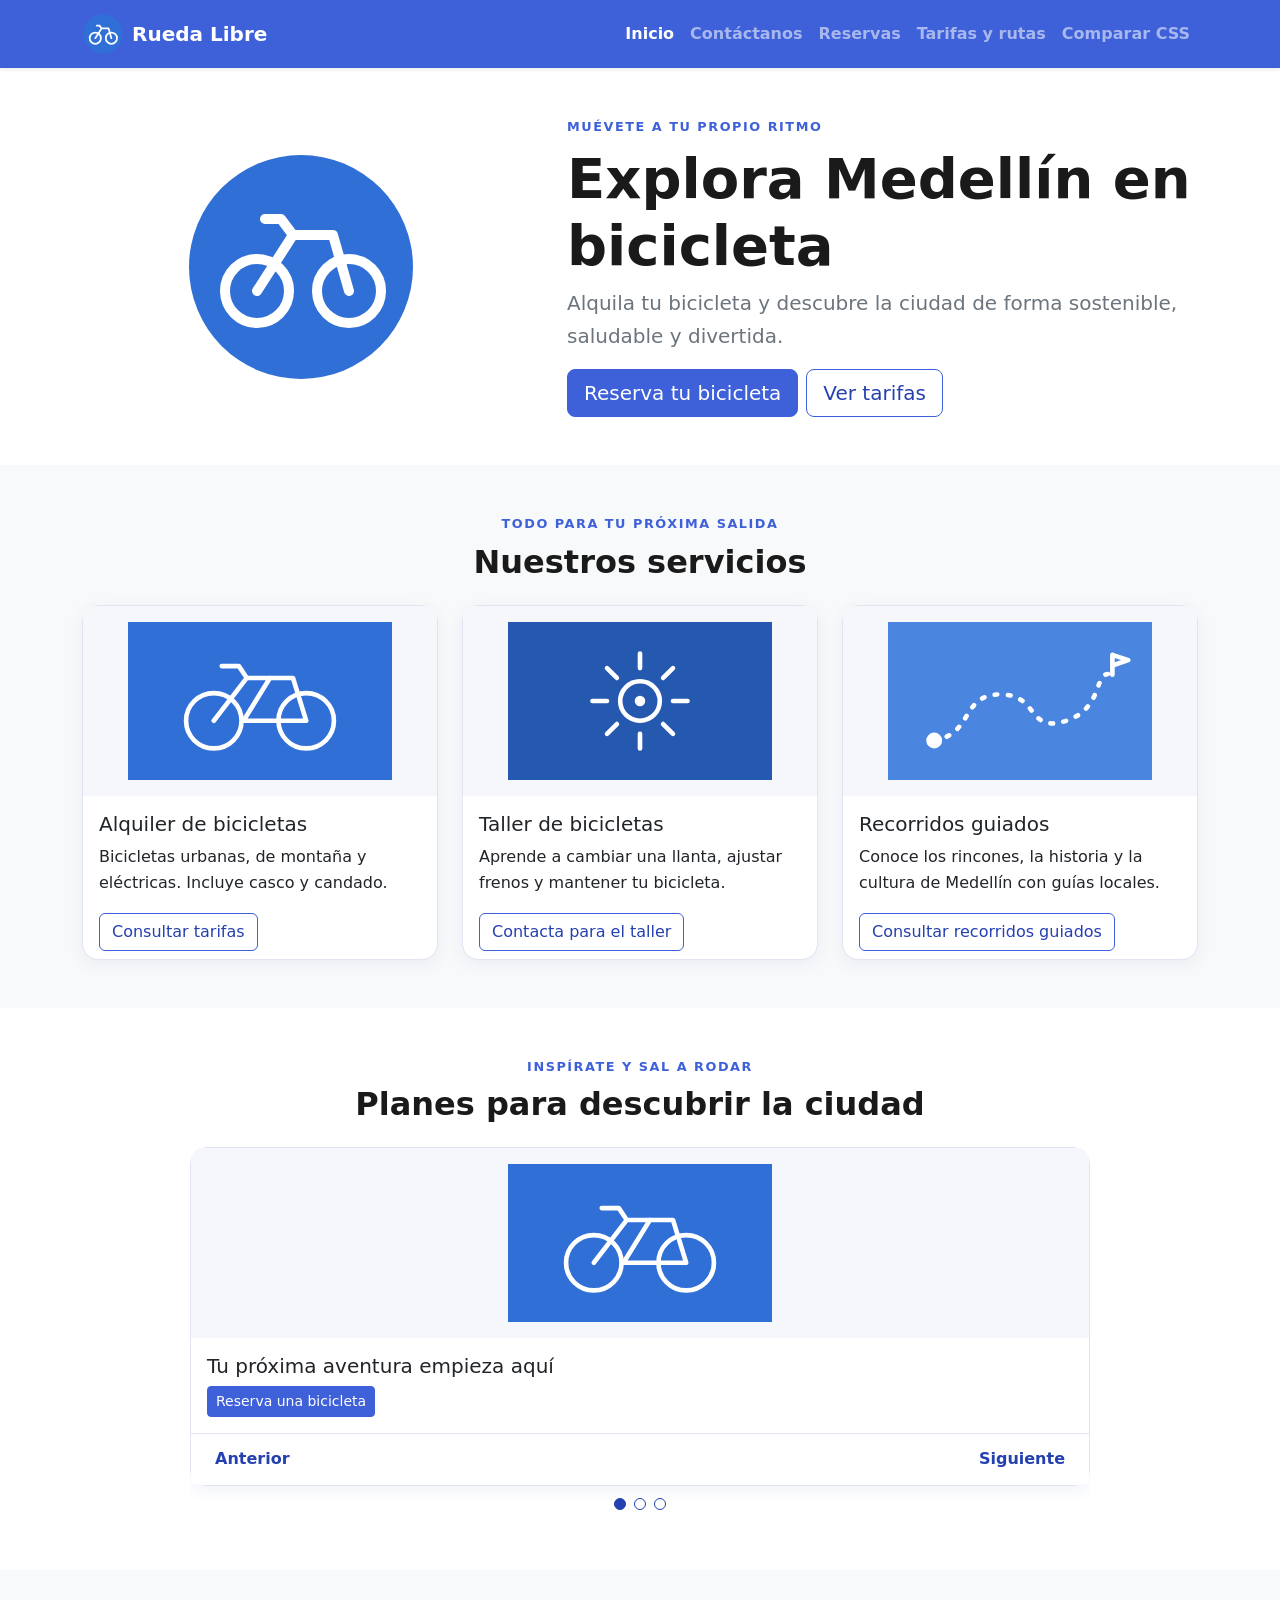
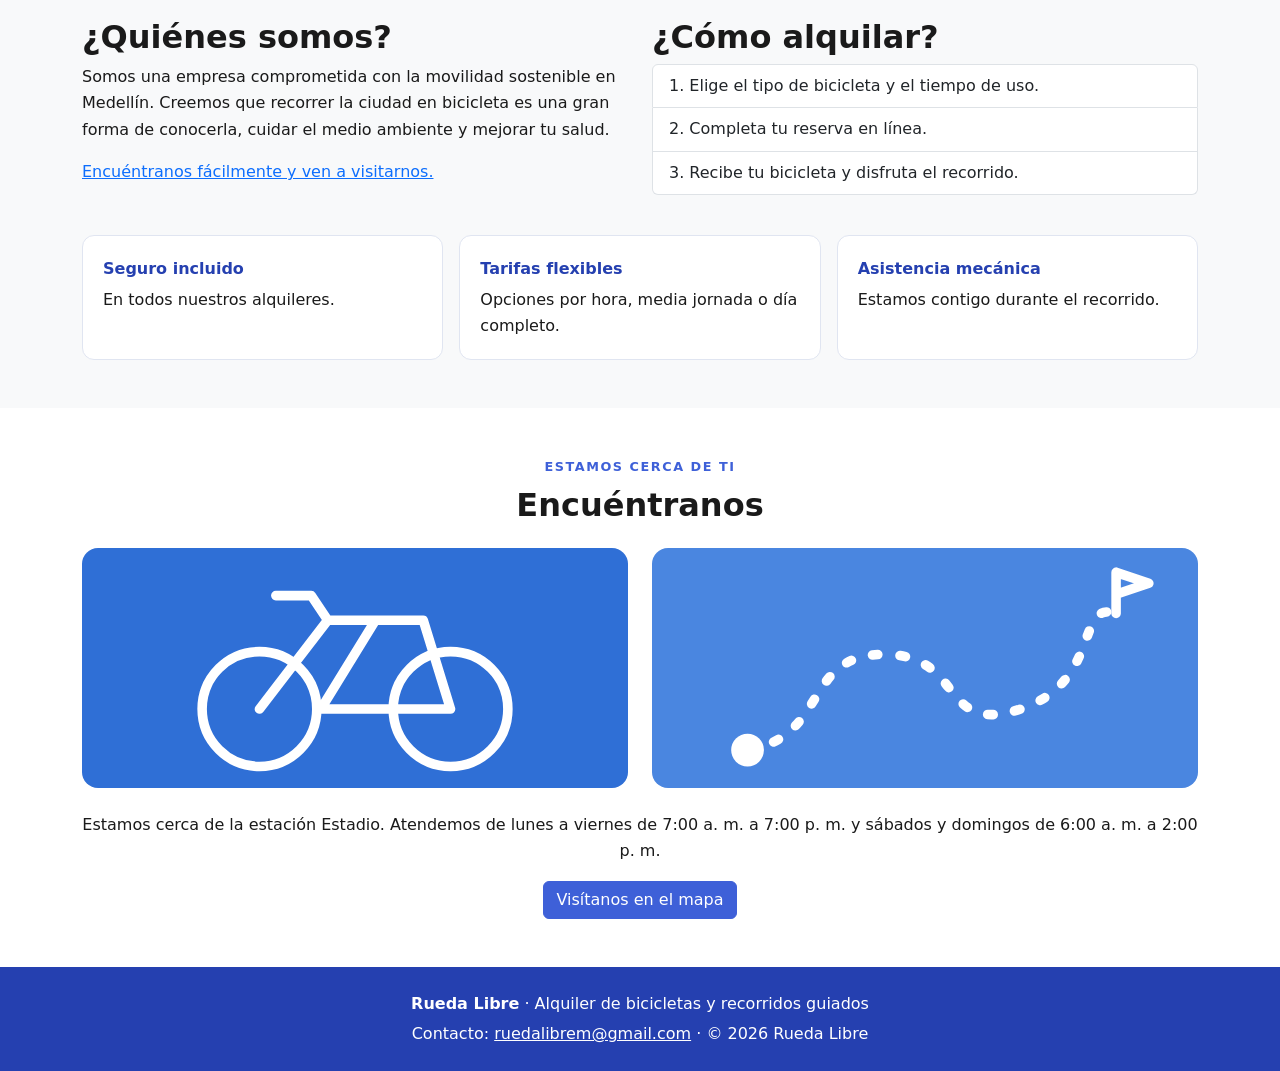
==== index.html @ 79147f36 "Publish audited Rueda Libre site Co-authored-by: Copilot <223556219+Copilot@users.noreply.github.com" ====
<!DOCTYPE html>
<html lang="es">
<head>
    <meta charset="UTF-8">
    <meta name="viewport" content="width=device-width, initial-scale=1">
    <meta name="description" content="Alquiler de bicicletas y recorridos guiados en Medellín.">
    <title>Rueda Libre | Bicicletas y recorridos</title>
    <link href="https://cdn.jsdelivr.net/npm/bootstrap@5.3.8/dist/css/bootstrap.min.css" rel="stylesheet">
    <link rel="stylesheet" href="bootstrap-theme.css">
</head>
<body>
    <a class="skip-link" href="#contenido-principal">Saltar al contenido principal</a>
    <nav class="navbar navbar-expand-lg navbar-dark bg-primary sticky-top shadow-sm" aria-label="Navegación principal">
        <div class="container">
            <a class="navbar-brand d-flex align-items-center gap-2" href="index.html">
                <img src="img/logo.svg" alt="" width="42" height="42">
                <span>Rueda Libre</span>
            </a>
            <div class="navbar-menu ms-auto">
                <input class="nav-menu-toggle" type="checkbox" id="menuPrincipal" aria-label="Mostrar u ocultar la navegación" aria-controls="menuPrincipalLinks">
                <label for="menuPrincipal">Menú</label>
                <ul class="navbar-nav align-items-lg-center" id="menuPrincipalLinks">
                    <li class="nav-item"><a class="nav-link active" aria-current="page" href="index.html">Inicio</a></li>
                    <li class="nav-item"><a class="nav-link" href="paginas/contactanos.html">Contáctanos</a></li>
                    <li class="nav-item"><a class="nav-link" href="paginas/reservas.html">Reservas</a></li>
                    <li class="nav-item"><a class="nav-link" href="paginas/tarifas.html">Tarifas y rutas</a></li>
                    <li class="nav-item"><a class="nav-link" href="comparacion-css.html">Comparar CSS</a></li>
                </ul>
            </div>
        </div>
    </nav>

    <main id="contenido-principal" tabindex="-1">
        <section class="container py-5">
            <div class="row align-items-center g-4 g-lg-5">
                <div class="col-12 col-md-5 text-center">
                    <img class="img-fluid hero-logo" src="img/logo.svg" alt="Logo de Rueda Libre">
                </div>
                <div class="col-12 col-md-7 text-center text-md-start">
                    <p class="eyebrow mb-2">Muévete a tu propio ritmo</p>
                    <h1 class="display-4 fw-bold">Explora Medellín en bicicleta</h1>
                    <p class="lead text-secondary">Alquila tu bicicleta y descubre la ciudad de forma sostenible, saludable y divertida.</p>
                    <div class="d-flex flex-column flex-sm-row gap-2 justify-content-center justify-content-md-start">
                        <a class="btn btn-primary btn-lg" href="paginas/reservas.html">Reserva tu bicicleta</a>
                        <a class="btn btn-outline-primary btn-lg" href="paginas/tarifas.html">Ver tarifas</a>
                    </div>
                </div>
            </div>
        </section>

        <section class="bg-light py-5" aria-labelledby="servicios-title">
            <div class="container">
                <div class="text-center mb-4">
                    <p class="eyebrow mb-2">Todo para tu próxima salida</p>
                    <h2 class="section-title" id="servicios-title">Nuestros servicios</h2>
                </div>
                <div class="row row-cols-1 row-cols-sm-2 row-cols-lg-3 g-4">
                    <div class="col">
                        <article class="card h-100 service-card">
                            <img src="img/alquiler.svg" class="card-img-top service-image" alt="Ilustración de bicicleta para alquilar">
                            <div class="card-body">
                                <h3 class="card-title h5">Alquiler de bicicletas</h3>
                                <p class="card-text">Bicicletas urbanas, de montaña y eléctricas. Incluye casco y candado.</p>
                            </div>
                            <div class="card-footer bg-transparent border-0 pt-0"><a href="paginas/tarifas.html" class="btn btn-outline-primary">Consultar tarifas</a></div>
                        </article>
                    </div>
                    <div class="col">
                        <article class="card h-100 service-card">
                            <img src="img/taller.svg" class="card-img-top service-image" alt="Ilustración de taller de bicicletas">
                            <div class="card-body">
                                <h3 class="card-title h5">Taller de bicicletas</h3>
                                <p class="card-text">Aprende a cambiar una llanta, ajustar frenos y mantener tu bicicleta.</p>
                            </div>
                            <div class="card-footer bg-transparent border-0 pt-0"><a href="paginas/contactanos.html" class="btn btn-outline-primary">Contacta para el taller</a></div>
                        </article>
                    </div>
                    <div class="col">
                        <article class="card h-100 service-card">
                            <img src="img/recorridos.svg" class="card-img-top service-image" alt="Ilustración de recorrido guiado">
                            <div class="card-body">
                                <h3 class="card-title h5">Recorridos guiados</h3>
                                <p class="card-text">Conoce los rincones, la historia y la cultura de Medellín con guías locales.</p>
                            </div>
                            <div class="card-footer bg-transparent border-0 pt-0"><a href="paginas/tarifas.html#recorridos" class="btn btn-outline-primary">Consultar recorridos guiados</a></div>
                        </article>
                    </div>
                </div>
            </div>
        </section>

        <section class="container py-5" aria-labelledby="promociones-title">
            <div class="text-center mb-4">
                <p class="eyebrow mb-2">Inspírate y sal a rodar</p>
                <h2 class="section-title" id="promociones-title">Planes para descubrir la ciudad</h2>
            </div>
            <div class="promo-carousel" role="radiogroup" aria-label="Promociones de Rueda Libre">
                <input class="promo-selector visually-hidden" type="radio" name="promocion" id="promo-alquiler" aria-label="Promoción de alquiler" checked>
                <input class="promo-selector visually-hidden" type="radio" name="promocion" id="promo-taller" aria-label="Promoción de taller">
                <input class="promo-selector visually-hidden" type="radio" name="promocion" id="promo-recorrido" aria-label="Promoción de recorrido">
                <div class="promo-track">
                    <article class="card promo-slide service-card">
                        <img src="img/alquiler.svg" class="card-img-top promo-image" alt="Bicicleta lista para una aventura urbana">
                        <div class="card-body">
                            <h3 class="card-title h5">Tu próxima aventura empieza aquí</h3>
                            <a href="paginas/reservas.html" class="btn btn-primary btn-sm">Reserva una bicicleta</a>
                        </div>
                        <div class="card-footer promo-navigation">
                            <label for="promo-recorrido">Anterior</label>
                            <label for="promo-taller">Siguiente</label>
                        </div>
                    </article>
                    <article class="card promo-slide service-card">
                        <img src="img/taller.svg" class="card-img-top promo-image" alt="Taller práctico de mecánica para bicicletas">
                        <div class="card-body">
                            <h3 class="card-title h5">Aprende a cuidar tu bicicleta</h3>
                            <a href="paginas/contactanos.html" class="btn btn-primary btn-sm">Conoce el taller</a>
                        </div>
                        <div class="card-footer promo-navigation">
                            <label for="promo-alquiler">Anterior</label>
                            <label for="promo-recorrido">Siguiente</label>
                        </div>
                    </article>
                    <article class="card promo-slide service-card">
                        <img src="img/recorridos.svg" class="card-img-top promo-image" alt="Ruta para recorrer Medellín en bicicleta">
                        <div class="card-body">
                            <h3 class="card-title h5">Descubre Medellín con un guía local</h3>
                            <a href="paginas/tarifas.html#recorridos" class="btn btn-primary btn-sm">Consultar recorridos guiados</a>
                        </div>
                        <div class="card-footer promo-navigation">
                            <label for="promo-taller">Anterior</label>
                            <label for="promo-alquiler">Siguiente</label>
                        </div>
                    </article>
                </div>
                <div class="promo-indicators" aria-label="Elegir promoción">
                    <label for="promo-alquiler" aria-label="Promoción de alquiler"></label>
                    <label for="promo-taller" aria-label="Promoción de taller"></label>
                    <label for="promo-recorrido" aria-label="Promoción de recorrido"></label>
                </div>
            </div>
        </section>

        <section class="bg-light py-5">
            <div class="container">
                <div class="row g-4">
                    <div class="col-12 col-lg-6">
                        <h2 class="section-title">¿Quiénes somos?</h2>
                        <p>Somos una empresa comprometida con la movilidad sostenible en Medellín. Creemos que recorrer la ciudad en bicicleta es una gran forma de conocerla, cuidar el medio ambiente y mejorar tu salud.</p>
                        <a href="#encuentranos">Encuéntranos fácilmente y ven a visitarnos.</a>
                    </div>
                    <div class="col-12 col-lg-6">
                        <h2 class="section-title">¿Cómo alquilar?</h2>
                        <ol class="list-group list-group-numbered">
                            <li class="list-group-item">Elige el tipo de bicicleta y el tiempo de uso.</li>
                            <li class="list-group-item">Completa tu reserva en línea.</li>
                            <li class="list-group-item">Recibe tu bicicleta y disfruta el recorrido.</li>
                        </ol>
                    </div>
                </div>
                <div class="row g-3 mt-4">
                    <div class="col-12 col-md-4"><div class="benefit h-100"><strong>Seguro incluido</strong><span>En todos nuestros alquileres.</span></div></div>
                    <div class="col-12 col-md-4"><div class="benefit h-100"><strong>Tarifas flexibles</strong><span>Opciones por hora, media jornada o día completo.</span></div></div>
                    <div class="col-12 col-md-4"><div class="benefit h-100"><strong>Asistencia mecánica</strong><span>Estamos contigo durante el recorrido.</span></div></div>
                </div>
            </div>
        </section>

        <section class="container py-5" id="encuentranos">
            <div class="text-center mb-4">
                <p class="eyebrow mb-2">Estamos cerca de ti</p>
                <h2 class="section-title">Encuéntranos</h2>
            </div>
            <div class="row row-cols-1 row-cols-md-2 g-4 justify-content-center mb-4">
                <div class="col"><img class="img-fluid rounded-4 location-image" src="img/alquiler.svg" alt="Bicicletas listas para visitar nuestra sede"></div>
                <div class="col"><img class="img-fluid rounded-4 location-image" src="img/recorridos.svg" alt="Rutas para recorrer Medellín"></div>
            </div>
            <div class="text-center">
                <p>Estamos cerca de la estación Estadio. Atendemos de lunes a viernes de 7:00 a. m. a 7:00 p. m. y sábados y domingos de 6:00 a. m. a 2:00 p. m.</p>
                <a class="btn btn-primary" href="https://www.google.com/maps" target="_blank" rel="noopener noreferrer">Visítanos en el mapa</a>
            </div>
        </section>
    </main>

    <footer class="site-footer py-4">
        <div class="container text-center">
            <p class="mb-1"><strong>Rueda Libre</strong> · Alquiler de bicicletas y recorridos guiados</p>
            <p class="mb-0">Contacto: <a href="mailto:ruedalibrem@gmail.com">ruedalibrem@gmail.com</a> · © 2026 Rueda Libre</p>
        </div>
    </footer>
</body>
</html>
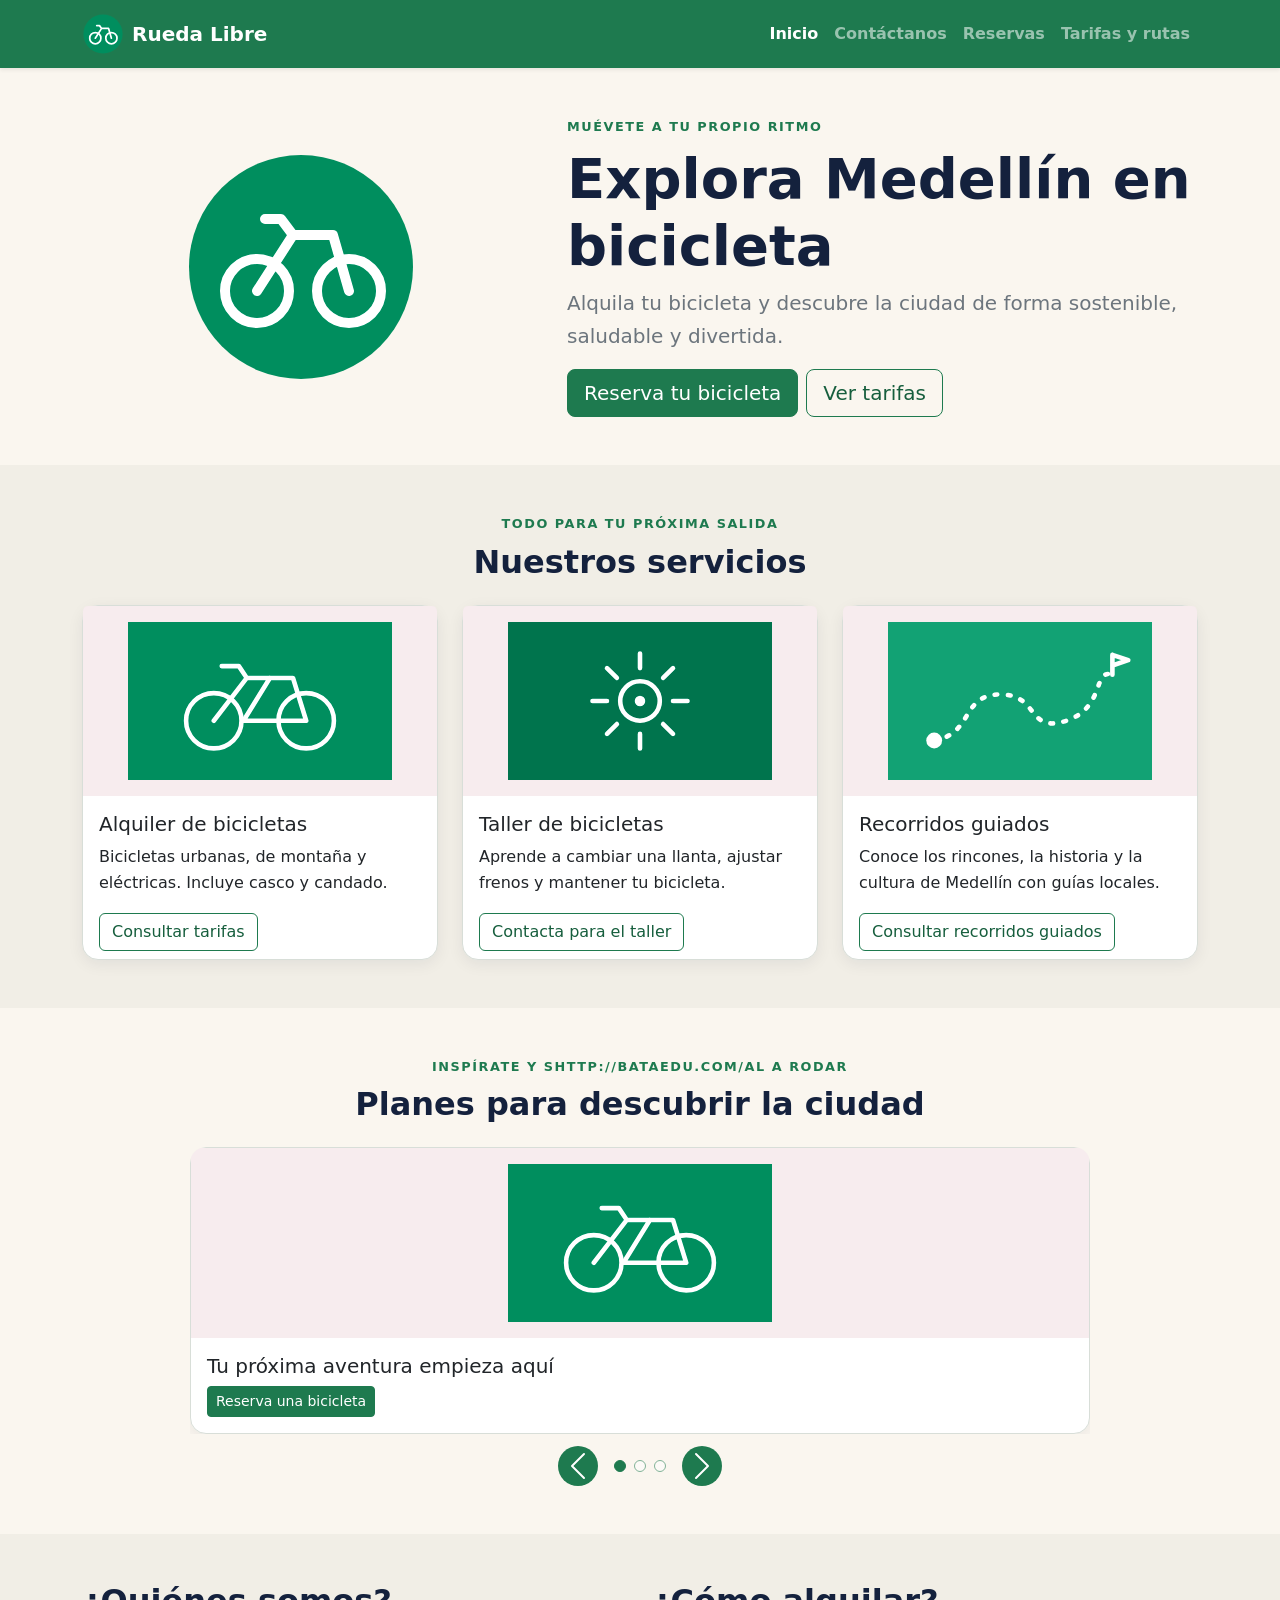
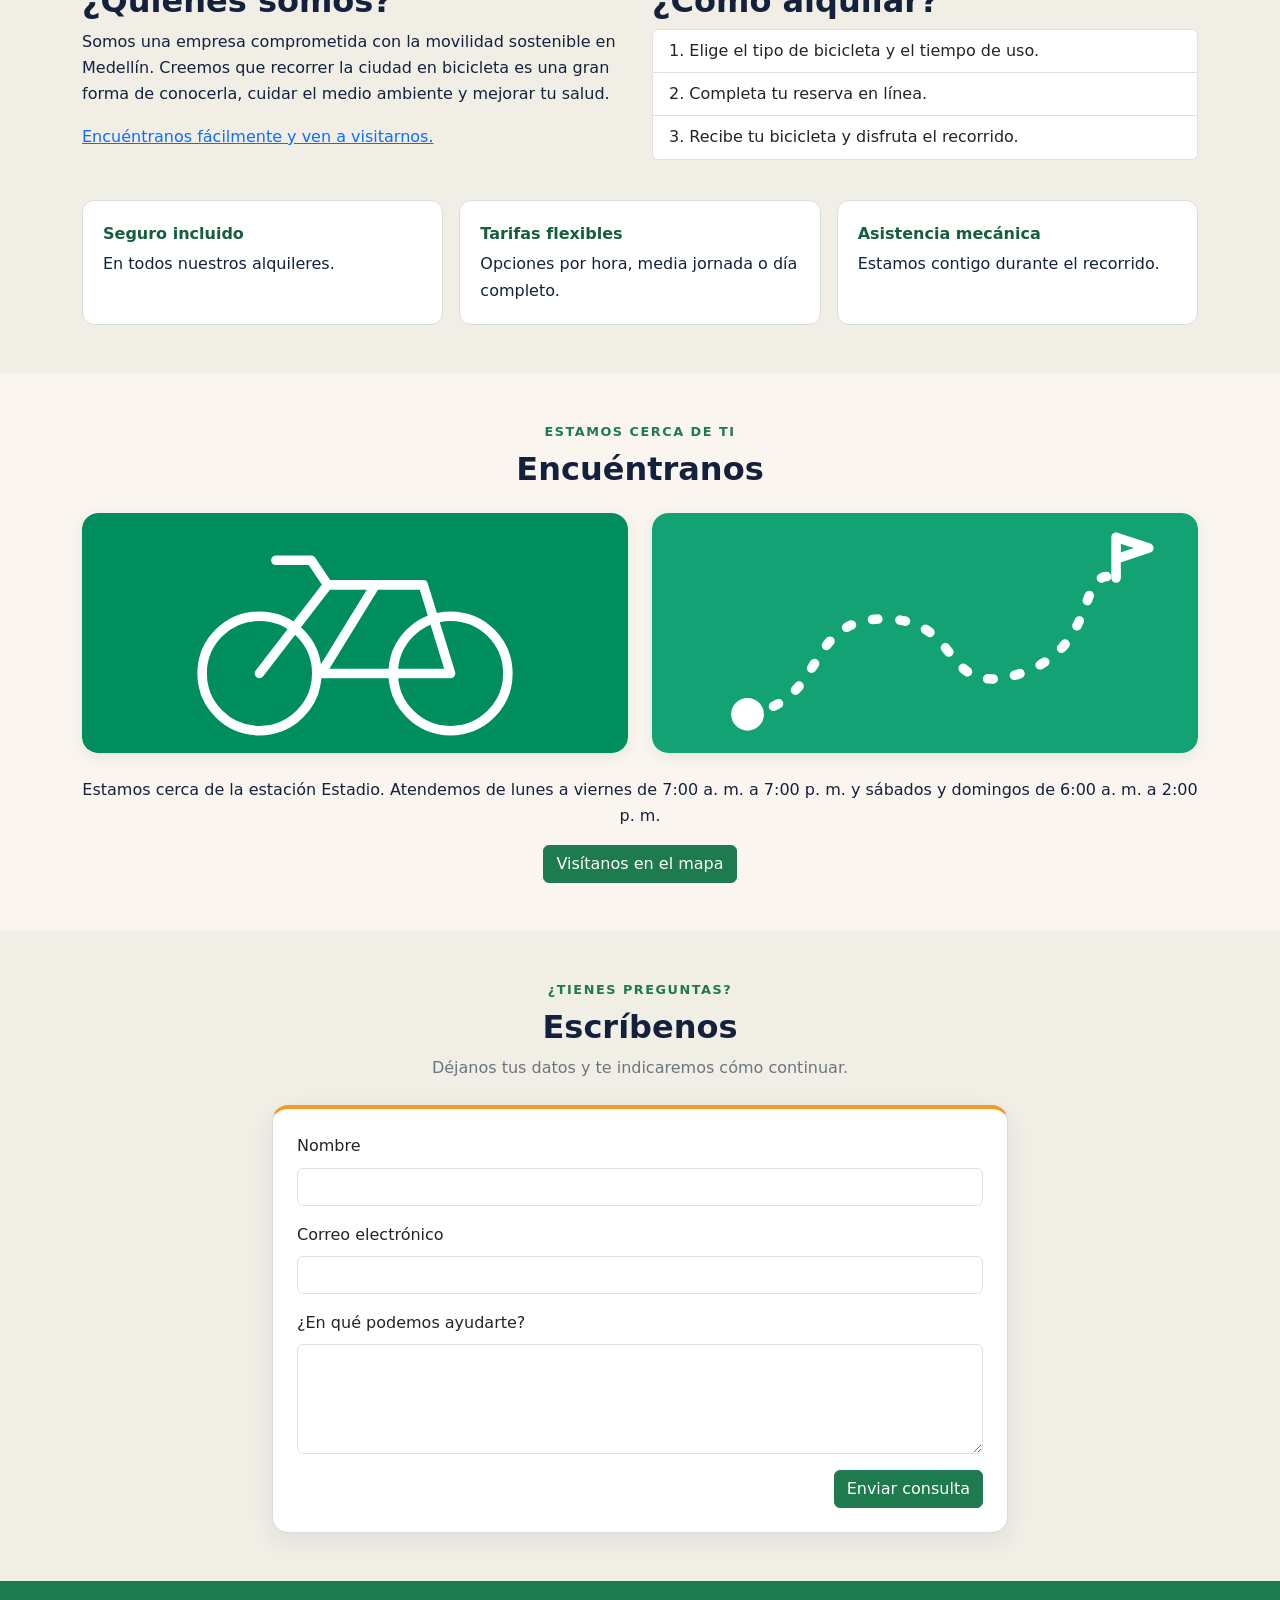
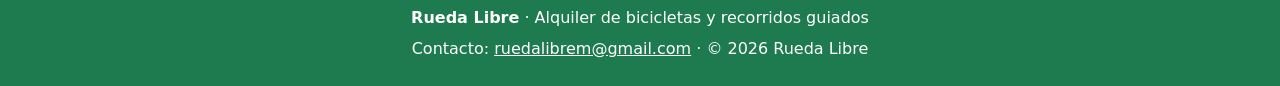
==== commit 8880b459: "Publish latest site updates Publish current HTML, CSS, JavaScript and project log updates.  Co-aut" ====
--- a/index.html
+++ b/index.html
@@ -1,192 +1,236 @@
-<!DOCTYPE html>
-<html lang="es">
-<head>
-    <meta charset="UTF-8">
-    <meta name="viewport" content="width=device-width, initial-scale=1">
-    <meta name="description" content="Alquiler de bicicletas y recorridos guiados en Medellín.">
-    <title>Rueda Libre | Bicicletas y recorridos</title>
-    <link href="https://cdn.jsdelivr.net/npm/bootstrap@5.3.8/dist/css/bootstrap.min.css" rel="stylesheet">
-    <link rel="stylesheet" href="bootstrap-theme.css">
-</head>
-<body>
-    <a class="skip-link" href="#contenido-principal">Saltar al contenido principal</a>
-    <nav class="navbar navbar-expand-lg navbar-dark bg-primary sticky-top shadow-sm" aria-label="Navegación principal">
-        <div class="container">
-            <a class="navbar-brand d-flex align-items-center gap-2" href="index.html">
-                <img src="img/logo.svg" alt="" width="42" height="42">
-                <span>Rueda Libre</span>
-            </a>
-            <div class="navbar-menu ms-auto">
-                <input class="nav-menu-toggle" type="checkbox" id="menuPrincipal" aria-label="Mostrar u ocultar la navegación" aria-controls="menuPrincipalLinks">
-                <label for="menuPrincipal">Menú</label>
-                <ul class="navbar-nav align-items-lg-center" id="menuPrincipalLinks">
-                    <li class="nav-item"><a class="nav-link active" aria-current="page" href="index.html">Inicio</a></li>
-                    <li class="nav-item"><a class="nav-link" href="paginas/contactanos.html">Contáctanos</a></li>
-                    <li class="nav-item"><a class="nav-link" href="paginas/reservas.html">Reservas</a></li>
-                    <li class="nav-item"><a class="nav-link" href="paginas/tarifas.html">Tarifas y rutas</a></li>
-                    <li class="nav-item"><a class="nav-link" href="comparacion-css.html">Comparar CSS</a></li>
-                </ul>
-            </div>
-        </div>
-    </nav>
-
-    <main id="contenido-principal" tabindex="-1">
-        <section class="container py-5">
-            <div class="row align-items-center g-4 g-lg-5">
-                <div class="col-12 col-md-5 text-center">
-                    <img class="img-fluid hero-logo" src="img/logo.svg" alt="Logo de Rueda Libre">
-                </div>
-                <div class="col-12 col-md-7 text-center text-md-start">
-                    <p class="eyebrow mb-2">Muévete a tu propio ritmo</p>
-                    <h1 class="display-4 fw-bold">Explora Medellín en bicicleta</h1>
-                    <p class="lead text-secondary">Alquila tu bicicleta y descubre la ciudad de forma sostenible, saludable y divertida.</p>
-                    <div class="d-flex flex-column flex-sm-row gap-2 justify-content-center justify-content-md-start">
-                        <a class="btn btn-primary btn-lg" href="paginas/reservas.html">Reserva tu bicicleta</a>
-                        <a class="btn btn-outline-primary btn-lg" href="paginas/tarifas.html">Ver tarifas</a>
-                    </div>
-                </div>
-            </div>
-        </section>
-
-        <section class="bg-light py-5" aria-labelledby="servicios-title">
-            <div class="container">
-                <div class="text-center mb-4">
-                    <p class="eyebrow mb-2">Todo para tu próxima salida</p>
-                    <h2 class="section-title" id="servicios-title">Nuestros servicios</h2>
-                </div>
-                <div class="row row-cols-1 row-cols-sm-2 row-cols-lg-3 g-4">
-                    <div class="col">
-                        <article class="card h-100 service-card">
-                            <img src="img/alquiler.svg" class="card-img-top service-image" alt="Ilustración de bicicleta para alquilar">
-                            <div class="card-body">
-                                <h3 class="card-title h5">Alquiler de bicicletas</h3>
-                                <p class="card-text">Bicicletas urbanas, de montaña y eléctricas. Incluye casco y candado.</p>
-                            </div>
-                            <div class="card-footer bg-transparent border-0 pt-0"><a href="paginas/tarifas.html" class="btn btn-outline-primary">Consultar tarifas</a></div>
-                        </article>
-                    </div>
-                    <div class="col">
-                        <article class="card h-100 service-card">
-                            <img src="img/taller.svg" class="card-img-top service-image" alt="Ilustración de taller de bicicletas">
-                            <div class="card-body">
-                                <h3 class="card-title h5">Taller de bicicletas</h3>
-                                <p class="card-text">Aprende a cambiar una llanta, ajustar frenos y mantener tu bicicleta.</p>
-                            </div>
-                            <div class="card-footer bg-transparent border-0 pt-0"><a href="paginas/contactanos.html" class="btn btn-outline-primary">Contacta para el taller</a></div>
-                        </article>
-                    </div>
-                    <div class="col">
-                        <article class="card h-100 service-card">
-                            <img src="img/recorridos.svg" class="card-img-top service-image" alt="Ilustración de recorrido guiado">
-                            <div class="card-body">
-                                <h3 class="card-title h5">Recorridos guiados</h3>
-                                <p class="card-text">Conoce los rincones, la historia y la cultura de Medellín con guías locales.</p>
-                            </div>
-                            <div class="card-footer bg-transparent border-0 pt-0"><a href="paginas/tarifas.html#recorridos" class="btn btn-outline-primary">Consultar recorridos guiados</a></div>
-                        </article>
-                    </div>
-                </div>
-            </div>
-        </section>
-
-        <section class="container py-5" aria-labelledby="promociones-title">
-            <div class="text-center mb-4">
-                <p class="eyebrow mb-2">Inspírate y sal a rodar</p>
-                <h2 class="section-title" id="promociones-title">Planes para descubrir la ciudad</h2>
-            </div>
-            <div class="promo-carousel" role="radiogroup" aria-label="Promociones de Rueda Libre">
-                <input class="promo-selector visually-hidden" type="radio" name="promocion" id="promo-alquiler" aria-label="Promoción de alquiler" checked>
-                <input class="promo-selector visually-hidden" type="radio" name="promocion" id="promo-taller" aria-label="Promoción de taller">
-                <input class="promo-selector visually-hidden" type="radio" name="promocion" id="promo-recorrido" aria-label="Promoción de recorrido">
-                <div class="promo-track">
-                    <article class="card promo-slide service-card">
-                        <img src="img/alquiler.svg" class="card-img-top promo-image" alt="Bicicleta lista para una aventura urbana">
-                        <div class="card-body">
-                            <h3 class="card-title h5">Tu próxima aventura empieza aquí</h3>
-                            <a href="paginas/reservas.html" class="btn btn-primary btn-sm">Reserva una bicicleta</a>
-                        </div>
-                        <div class="card-footer promo-navigation">
-                            <label for="promo-recorrido">Anterior</label>
-                            <label for="promo-taller">Siguiente</label>
-                        </div>
-                    </article>
-                    <article class="card promo-slide service-card">
-                        <img src="img/taller.svg" class="card-img-top promo-image" alt="Taller práctico de mecánica para bicicletas">
-                        <div class="card-body">
-                            <h3 class="card-title h5">Aprende a cuidar tu bicicleta</h3>
-                            <a href="paginas/contactanos.html" class="btn btn-primary btn-sm">Conoce el taller</a>
-                        </div>
-                        <div class="card-footer promo-navigation">
-                            <label for="promo-alquiler">Anterior</label>
-                            <label for="promo-recorrido">Siguiente</label>
-                        </div>
-                    </article>
-                    <article class="card promo-slide service-card">
-                        <img src="img/recorridos.svg" class="card-img-top promo-image" alt="Ruta para recorrer Medellín en bicicleta">
-                        <div class="card-body">
-                            <h3 class="card-title h5">Descubre Medellín con un guía local</h3>
-                            <a href="paginas/tarifas.html#recorridos" class="btn btn-primary btn-sm">Consultar recorridos guiados</a>
-                        </div>
-                        <div class="card-footer promo-navigation">
-                            <label for="promo-taller">Anterior</label>
-                            <label for="promo-alquiler">Siguiente</label>
-                        </div>
-                    </article>
-                </div>
-                <div class="promo-indicators" aria-label="Elegir promoción">
-                    <label for="promo-alquiler" aria-label="Promoción de alquiler"></label>
-                    <label for="promo-taller" aria-label="Promoción de taller"></label>
-                    <label for="promo-recorrido" aria-label="Promoción de recorrido"></label>
-                </div>
-            </div>
-        </section>
-
-        <section class="bg-light py-5">
-            <div class="container">
-                <div class="row g-4">
-                    <div class="col-12 col-lg-6">
-                        <h2 class="section-title">¿Quiénes somos?</h2>
-                        <p>Somos una empresa comprometida con la movilidad sostenible en Medellín. Creemos que recorrer la ciudad en bicicleta es una gran forma de conocerla, cuidar el medio ambiente y mejorar tu salud.</p>
-                        <a href="#encuentranos">Encuéntranos fácilmente y ven a visitarnos.</a>
-                    </div>
-                    <div class="col-12 col-lg-6">
-                        <h2 class="section-title">¿Cómo alquilar?</h2>
-                        <ol class="list-group list-group-numbered">
-                            <li class="list-group-item">Elige el tipo de bicicleta y el tiempo de uso.</li>
-                            <li class="list-group-item">Completa tu reserva en línea.</li>
-                            <li class="list-group-item">Recibe tu bicicleta y disfruta el recorrido.</li>
-                        </ol>
-                    </div>
-                </div>
-                <div class="row g-3 mt-4">
-                    <div class="col-12 col-md-4"><div class="benefit h-100"><strong>Seguro incluido</strong><span>En todos nuestros alquileres.</span></div></div>
-                    <div class="col-12 col-md-4"><div class="benefit h-100"><strong>Tarifas flexibles</strong><span>Opciones por hora, media jornada o día completo.</span></div></div>
-                    <div class="col-12 col-md-4"><div class="benefit h-100"><strong>Asistencia mecánica</strong><span>Estamos contigo durante el recorrido.</span></div></div>
-                </div>
-            </div>
-        </section>
-
-        <section class="container py-5" id="encuentranos">
-            <div class="text-center mb-4">
-                <p class="eyebrow mb-2">Estamos cerca de ti</p>
-                <h2 class="section-title">Encuéntranos</h2>
-            </div>
-            <div class="row row-cols-1 row-cols-md-2 g-4 justify-content-center mb-4">
-                <div class="col"><img class="img-fluid rounded-4 location-image" src="img/alquiler.svg" alt="Bicicletas listas para visitar nuestra sede"></div>
-                <div class="col"><img class="img-fluid rounded-4 location-image" src="img/recorridos.svg" alt="Rutas para recorrer Medellín"></div>
-            </div>
-            <div class="text-center">
-                <p>Estamos cerca de la estación Estadio. Atendemos de lunes a viernes de 7:00 a. m. a 7:00 p. m. y sábados y domingos de 6:00 a. m. a 2:00 p. m.</p>
-                <a class="btn btn-primary" href="https://www.google.com/maps" target="_blank" rel="noopener noreferrer">Visítanos en el mapa</a>
-            </div>
-        </section>
-    </main>
-
-    <footer class="site-footer py-4">
-        <div class="container text-center">
-            <p class="mb-1"><strong>Rueda Libre</strong> · Alquiler de bicicletas y recorridos guiados</p>
-            <p class="mb-0">Contacto: <a href="mailto:ruedalibrem@gmail.com">ruedalibrem@gmail.com</a> · © 2026 Rueda Libre</p>
-        </div>
-    </footer>
-</body>
-</html>
+<!DOCTYPE html>
+<html lang="es">
+<head>
+    <meta charset="UTF-8">
+    <meta name="viewport" content="width=device-width, initial-scale=1">
+    <meta name="description" content="Alquiler de bicicletas y recorridos guiados en Medellín.">
+    <title>Rueda Libre | Bicicletas y recorridos</title>
+    <link href="https://cdn.jsdelivr.net/npm/bootstrap@5.3.8/dist/css/bootstrap.min.css" rel="stylesheet">
+    <link rel="stylesheet" href="bootstrap-theme.css">
+</head>
+<body>
+    <a class="skip-link" href="#contenido-principal">Saltar al contenido principal</a>
+    <nav class="navbar navbar-expand-lg navbar-dark bg-primary sticky-top shadow-sm" aria-label="Navegación principal">
+        <div class="container">
+            <a class="navbar-brand d-flex align-items-center gap-2" href="index.html">
+                <img src="img/logo.svg" alt="" width="42" height="42">
+                <span>Rueda Libre</span>
+            </a>
+            <div class="navbar-menu ms-auto">
+                <input class="nav-menu-toggle" type="checkbox" id="menuPrincipal" aria-label="Mostrar u ocultar la navegación" aria-controls="menuPrincipalLinks">
+                <label for="menuPrincipal">Menú</label>
+                <ul class="navbar-nav align-items-lg-center" id="menuPrincipalLinks">
+                    <li class="nav-item"><a class="nav-link active" aria-current="page" href="index.html">Inicio</a></li>
+                    <li class="nav-item"><a class="nav-link" href="paginas/contactanos.html">Contáctanos</a></li>
+                    <li class="nav-item"><a class="nav-link" href="paginas/reservas.html">Reservas</a></li>
+                    <li class="nav-item"><a class="nav-link" href="paginas/tarifas.html">Tarifas y rutas</a></li>
+                </ul>
+            </div>
+        </div>
+    </nav>
+
+    <main id="contenido-principal" tabindex="-1">
+        <section class="container py-5">
+            <div class="row align-items-center g-4 g-lg-5">
+                <div class="col-12 col-md-5 text-center">
+                    <img class="img-fluid hero-logo" src="img/logo.svg" alt="Logo de Rueda Libre">
+                </div>
+                <div class="col-12 col-md-7 text-center text-md-start">
+                    <p class="eyebrow mb-2">Muévete a tu propio ritmo</p>
+                    <h1 class="display-4 fw-bold">Explora Medellín en bicicleta</h1>
+                    <p class="lead text-secondary">Alquila tu bicicleta y descubre la ciudad de forma sostenible, saludable y divertida.</p>
+                    <div class="d-flex flex-column flex-sm-row gap-2 justify-content-center justify-content-md-start">
+                        <a class="btn btn-primary btn-lg" href="paginas/reservas.html">Reserva tu bicicleta</a>
+                        <a class="btn btn-outline-primary btn-lg" href="paginas/tarifas.html">Ver tarifas</a>
+                    </div>
+                </div>
+            </div>
+        </section>
+
+        <section class="bg-light py-5" aria-labelledby="servicios-title">
+            <div class="container">
+                <div class="text-center mb-4">
+                    <p class="eyebrow mb-2">Todo para tu próxima salida</p>
+                    <h2 class="section-title" id="servicios-title">Nuestros servicios</h2>
+                </div>
+                <div class="row row-cols-1 row-cols-sm-2 row-cols-lg-3 g-4">
+                    <div class="col">
+                        <article class="card h-100 service-card">
+                            <img src="img/alquiler.svg" class="card-img-top service-image" alt="Ilustración de bicicleta para alquilar">
+                            <div class="card-body">
+                                <h3 class="card-title h5">Alquiler de bicicletas</h3>
+                                <p class="card-text">Bicicletas urbanas, de montaña y eléctricas. Incluye casco y candado.</p>
+                            </div>
+                            <div class="card-footer bg-transparent border-0 pt-0"><a href="paginas/tarifas.html" class="btn btn-outline-primary">Consultar tarifas</a></div>
+                        </article>
+                    </div>
+                    <div class="col">
+                        <article class="card h-100 service-card">
+                            <img src="img/taller.svg" class="card-img-top service-image" alt="Ilustración de taller de bicicletas">
+                            <div class="card-body">
+                                <h3 class="card-title h5">Taller de bicicletas</h3>
+                                <p class="card-text">Aprende a cambiar una llanta, ajustar frenos y mantener tu bicicleta.</p>
+                            </div>
+                            <div class="card-footer bg-transparent border-0 pt-0"><a href="paginas/contactanos.html" class="btn btn-outline-primary">Contacta para el taller</a></div>
+                        </article>
+                    </div>
+                    <div class="col">
+                        <article class="card h-100 service-card">
+                            <img src="img/recorridos.svg" class="card-img-top service-image" alt="Ilustración de recorrido guiado">
+                            <div class="card-body">
+                                <h3 class="card-title h5">Recorridos guiados</h3>
+                                <p class="card-text">Conoce los rincones, la historia y la cultura de Medellín con guías locales.</p>
+                            </div>
+                            <div class="card-footer bg-transparent border-0 pt-0"><a href="paginas/tarifas.html#recorridos" class="btn btn-outline-primary">Consultar recorridos guiados</a></div>
+                        </article>
+                    </div>
+                </div>
+            </div>
+        </section>
+
+        <section class="container py-5" aria-labelledby="promociones-title">
+            <div class="text-center mb-4">
+                <p class="eyebrow mb-2">Inspírate y shttp://bataedu.com/al a rodar</p>
+                <h2 class="section-title" id="promociones-title">Planes para descubrir la ciudad</h2>
+            </div>
+            <div id="promo-carousel" class="carousel slide promo-carousel auto-carousel" data-carousel-interval="5000" role="region" aria-roledescription="carrusel" aria-label="Promociones de Rueda Libre">
+                <div class="carousel-inner" aria-live="off">
+                    <article class="carousel-item active card promo-slide service-card">
+                        <img src="img/alquiler.svg" class="card-img-top promo-image" alt="Bicicleta lista para una aventura urbana">
+                        <div class="card-body">
+                            <h3 class="card-title h5">Tu próxima aventura empieza aquí</h3>
+                            <a href="paginas/reservas.html" class="btn btn-primary btn-sm">Reserva una bicicleta</a>
+                        </div>
+                    </article>
+                    <article class="carousel-item card promo-slide service-card">
+                        <img src="img/taller.svg" class="card-img-top promo-image" alt="Taller práctico de mecánica para bicicletas">
+                        <div class="card-body">
+                            <h3 class="card-title h5">Aprende a cuidar tu bicicleta</h3>
+                            <a href="paginas/contactanos.html" class="btn btn-primary btn-sm">Conoce el taller</a>
+                        </div>
+                    </article>
+                    <article class="carousel-item card promo-slide service-card">
+                        <img src="img/recorridos.svg" class="card-img-top promo-image" alt="Ruta para recorrer Medellín en bicicleta">
+                        <div class="card-body">
+                            <h3 class="card-title h5">Descubre Medellín con un guía local</h3>
+                            <a href="paginas/tarifas.html#recorridos" class="btn btn-primary btn-sm">Consultar recorridos guiados</a>
+                        </div>
+                    </article>
+                </div>
+                <div class="promo-controls">
+                    <button class="carousel-control-prev" type="button" data-bs-target="#promo-carousel" data-bs-slide="prev" aria-label="Promoción anterior"><span class="carousel-control-prev-icon" aria-hidden="true"></span></button>
+                    <div class="promo-indicators" aria-label="Elegir promoción">
+                        <button class="active" type="button" data-bs-target="#promo-carousel" data-bs-slide-to="0" aria-current="true" aria-label="Promoción de alquiler"></button>
+                        <button type="button" data-bs-target="#promo-carousel" data-bs-slide-to="1" aria-label="Promoción de taller"></button>
+                        <button type="button" data-bs-target="#promo-carousel" data-bs-slide-to="2" aria-label="Promoción de recorrido"></button>
+                    </div>
+                    <button class="carousel-control-next" type="button" data-bs-target="#promo-carousel" data-bs-slide="next" aria-label="Siguiente promoción"><span class="carousel-control-next-icon" aria-hidden="true"></span></button>
+                </div>
+            </div>
+        </section>
+
+        <section class="bg-light py-5">
+            <div class="container">
+                <div class="row g-4">
+                    <div class="col-12 col-lg-6">
+                        <h2 class="section-title">¿Quiénes somos?</h2>
+                        <p>Somos una empresa comprometida con la movilidad sostenible en Medellín. Creemos que recorrer la ciudad en bicicleta es una gran forma de conocerla, cuidar el medio ambiente y mejorar tu salud.</p>
+                        <a href="#encuentranos">Encuéntranos fácilmente y ven a visitarnos.</a>
+                    </div>
+                    <div class="col-12 col-lg-6">
+                        <h2 class="section-title">¿Cómo alquilar?</h2>
+                        <ol class="list-group list-group-numbered">
+                            <li class="list-group-item">Elige el tipo de bicicleta y el tiempo de uso.</li>
+                            <li class="list-group-item">Completa tu reserva en línea.</li>
+                            <li class="list-group-item">Recibe tu bicicleta y disfruta el recorrido.</li>
+                        </ol>
+                    </div>
+                </div>
+                <div class="row g-3 mt-4">
+                    <div class="col-12 col-md-4"><div class="benefit h-100"><strong>Seguro incluido</strong><span>En todos nuestros alquileres.</span></div></div>
+                    <div class="col-12 col-md-4"><div class="benefit h-100"><strong>Tarifas flexibles</strong><span>Opciones por hora, media jornada o día completo.</span></div></div>
+                    <div class="col-12 col-md-4"><div class="benefit h-100"><strong>Asistencia mecánica</strong><span>Estamos contigo durante el recorrido.</span></div></div>
+                </div>
+            </div>
+        </section>
+
+        <section class="container py-5" id="encuentranos">
+            <div class="text-center mb-4">
+                <p class="eyebrow mb-2">Estamos cerca de ti</p>
+                <h2 class="section-title">Encuéntranos</h2>
+            </div>
+            <div class="row row-cols-1 row-cols-md-2 g-4 justify-content-center mb-4">
+                <div class="col"><a class="location-link" href="paginas/reservas.html" aria-label="Ir a reservas de bicicletas"><img class="img-fluid rounded-4 location-image" src="img/alquiler.svg" alt="Bicicletas disponibles para alquiler"></a></div>
+                <div class="col"><a class="location-link" href="https://www.google.com/maps" target="_blank" rel="noopener noreferrer" aria-label="Abrir la ubicación en Google Maps"><img class="img-fluid rounded-4 location-image" src="img/recorridos.svg" alt="Rutas para recorrer Medellín"></a></div>
+            </div>
+            <div class="text-center">
+                <p>Estamos cerca de la estación Estadio. Atendemos de lunes a viernes de 7:00 a. m. a 7:00 p. m. y sábados y domingos de 6:00 a. m. a 2:00 p. m.</p>
+                <a class="btn btn-primary" href="https://www.google.com/maps" target="_blank" rel="noopener noreferrer">Visítanos en el mapa</a>
+            </div>
+        </section>
+
+        <section class="bg-light py-5" aria-labelledby="consulta-title">
+            <div class="container">
+                <div class="row justify-content-center">
+                    <div class="col-12 col-lg-8">
+                        <header class="text-center mb-4">
+                            <p class="eyebrow mb-2">¿Tienes preguntas?</p>
+                            <h2 class="section-title" id="consulta-title">Escríbenos</h2>
+                            <p class="text-secondary">Déjanos tus datos y te indicaremos cómo continuar.</p>
+                        </header>
+                        <form id="consulta-form" class="card form-card p-3 p-md-4">
+                            <div class="mb-3">
+                                <label class="form-label" for="consulta-nombre">Nombre</label>
+                                <input class="form-control" type="text" id="consulta-nombre" name="nombre" autocomplete="name" required minlength="2">
+                            </div>
+                            <div class="mb-3">
+                                <label class="form-label" for="consulta-correo">Correo electrónico</label>
+                                <input class="form-control" type="email" id="consulta-correo" name="correo" autocomplete="email" required>
+                            </div>
+                            <div class="mb-3">
+                                <label class="form-label" for="consulta-mensaje">¿En qué podemos ayudarte?</label>
+                                <textarea class="form-control" id="consulta-mensaje" name="mensaje" rows="4" required minlength="10" maxlength="500"></textarea>
+                            </div>
+                            <div class="d-grid d-sm-flex justify-content-sm-end">
+                                <button class="btn btn-primary" type="submit">Enviar consulta</button>
+                            </div>
+                        </form>
+                    </div>
+                </div>
+            </div>
+        </section>
+    </main>
+
+    <div class="modal fade" id="consulta-modal" tabindex="-1" aria-labelledby="consulta-modal-title" aria-hidden="true">
+        <div class="modal-dialog modal-dialog-centered">
+            <div class="modal-content">
+                <div class="modal-header">
+                    <h2 class="modal-title h5" id="consulta-modal-title">Consulta lista</h2>
+                    <button class="btn-close" type="button" data-bs-dismiss="modal" aria-label="Cerrar"></button>
+                </div>
+                <div class="modal-body">
+                    <p>Este sitio es una demostración estática y no envía ni almacena tus datos. Para contactarnos, escríbenos directamente a <a href="mailto:ruedalibrem@gmail.com">ruedalibrem@gmail.com</a>.</p>
+                </div>
+                <div class="modal-footer">
+                    <button class="btn btn-primary" type="button" data-bs-dismiss="modal">Entendido</button>
+                </div>
+            </div>
+        </div>
+    </div>
+
+    <footer class="site-footer py-4">
+        <div class="container text-center">
+            <p class="mb-1"><strong>Rueda Libre</strong> · Alquiler de bicicletas y recorridos guiados</p>
+            <p class="mb-0">Contacto: <a href="mailto:ruedalibrem@gmail.com">ruedalibrem@gmail.com</a> · © 2026 Rueda Libre</p>
+        </div>
+    </footer>
+    <script src="https://cdn.jsdelivr.net/npm/bootstrap@5.3.8/dist/js/bootstrap.bundle.min.js"></script>
+    <script src="carousel-controls.js"></script>
+    <script>
+        document.getElementById("consulta-form").addEventListener("submit", (event) => {
+            event.preventDefault();
+            bootstrap.Modal.getOrCreateInstance(document.getElementById("consulta-modal")).show();
+        });
+    </script>
+</body>
+</html>
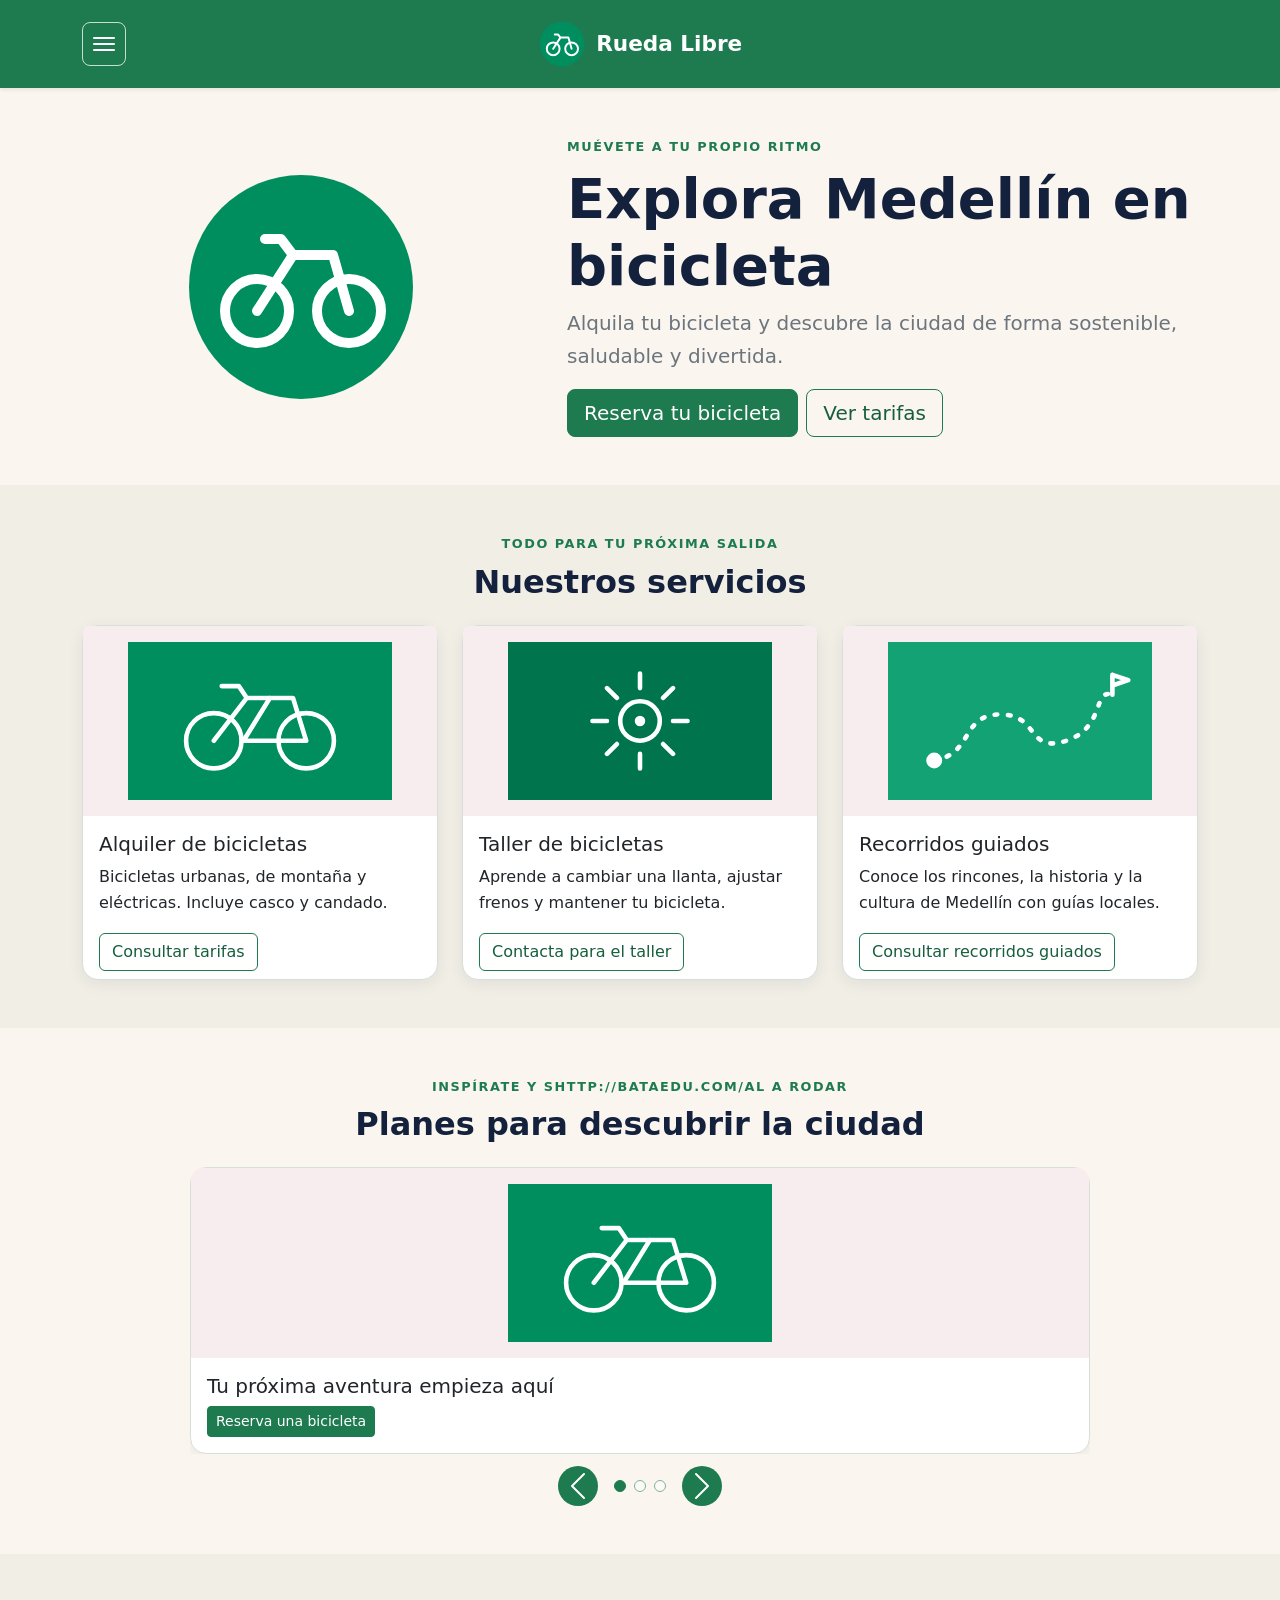
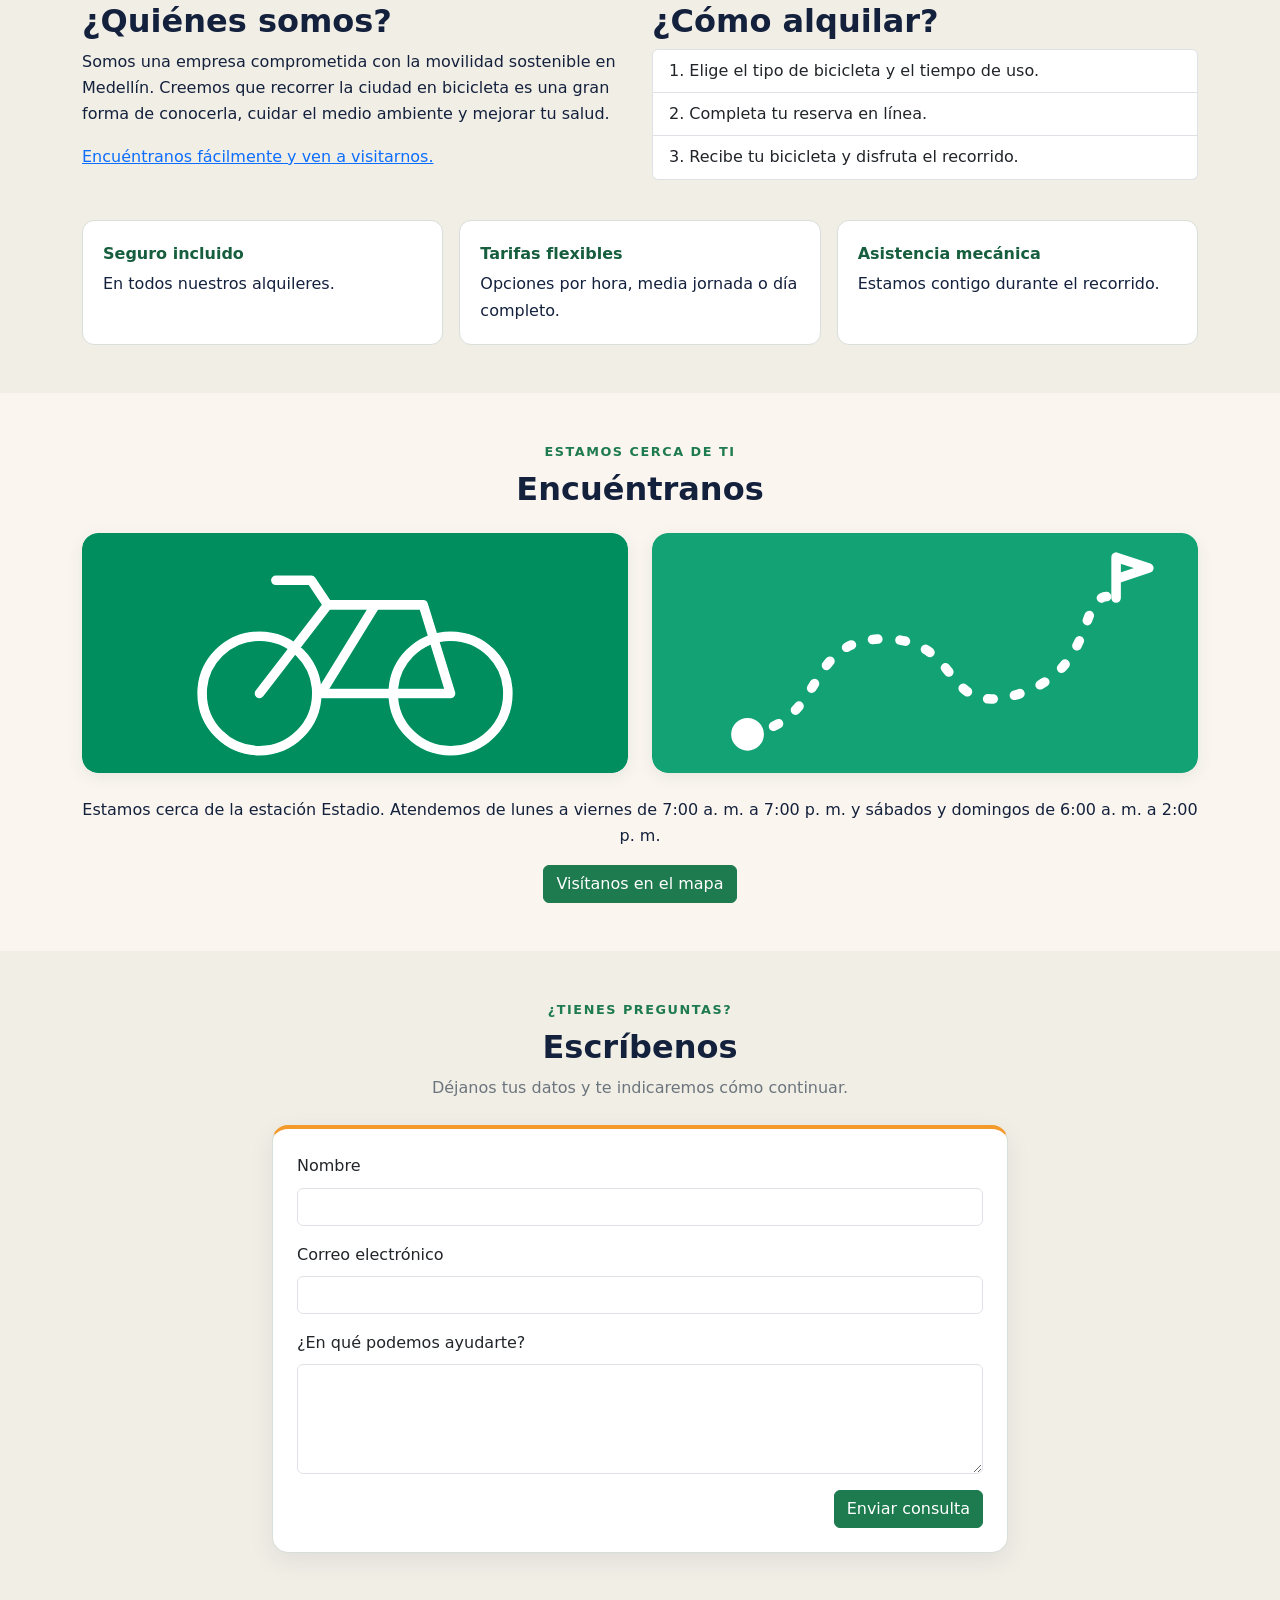
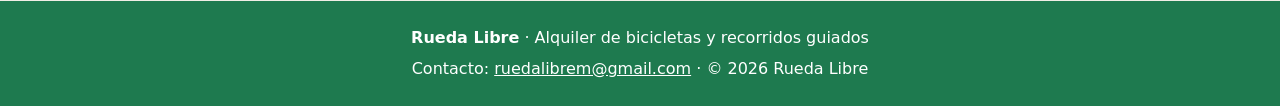
==== commit 10de612a: "Center brand and add hamburger navigation Unify the centered Rueda Libre brand and collapsible left-" ====
--- a/index.html
+++ b/index.html
@@ -10,22 +10,24 @@
 </head>
 <body>
     <a class="skip-link" href="#contenido-principal">Saltar al contenido principal</a>
-    <nav class="navbar navbar-expand-lg navbar-dark bg-primary sticky-top shadow-sm" aria-label="Navegación principal">
+    <nav class="navbar navbar-dark bg-primary sticky-top shadow-sm site-navbar" aria-label="Navegación principal">
         <div class="container">
-            <a class="navbar-brand d-flex align-items-center gap-2" href="index.html">
+            <a class="navbar-brand" href="index.html">
                 <img src="img/logo.svg" alt="" width="42" height="42">
                 <span>Rueda Libre</span>
             </a>
-            <div class="navbar-menu ms-auto">
-                <input class="nav-menu-toggle" type="checkbox" id="menuPrincipal" aria-label="Mostrar u ocultar la navegación" aria-controls="menuPrincipalLinks">
-                <label for="menuPrincipal">Menú</label>
-                <ul class="navbar-nav align-items-lg-center" id="menuPrincipalLinks">
+            <details class="navbar-menu">
+                <summary aria-controls="menuPrincipalLinks">
+                    <span class="visually-hidden">Abrir o cerrar el menú de navegación</span>
+                    <span class="menu-icon" aria-hidden="true"><span></span><span></span><span></span></span>
+                </summary>
+                <ul class="navbar-nav" id="menuPrincipalLinks">
                     <li class="nav-item"><a class="nav-link active" aria-current="page" href="index.html">Inicio</a></li>
                     <li class="nav-item"><a class="nav-link" href="paginas/contactanos.html">Contáctanos</a></li>
                     <li class="nav-item"><a class="nav-link" href="paginas/reservas.html">Reservas</a></li>
                     <li class="nav-item"><a class="nav-link" href="paginas/tarifas.html">Tarifas y rutas</a></li>
                 </ul>
-            </div>
+            </details>
         </div>
     </nav>
 
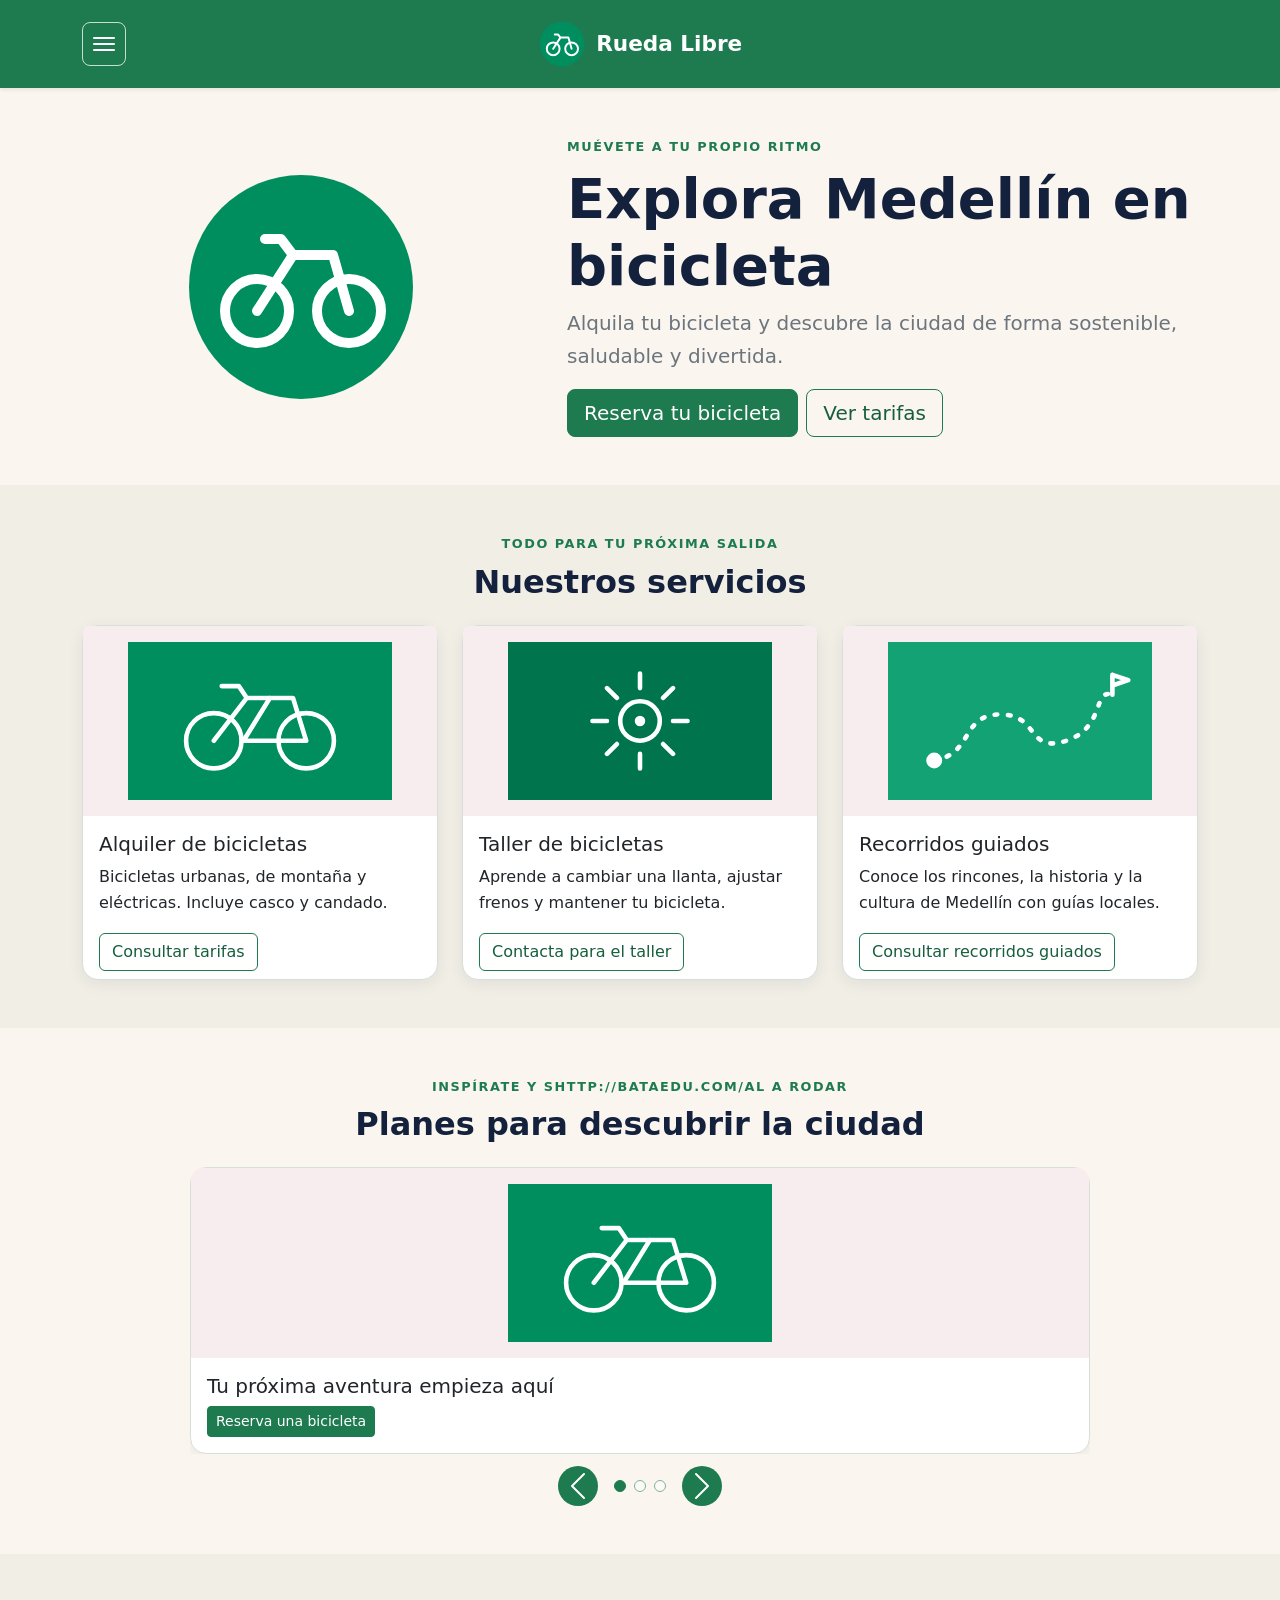
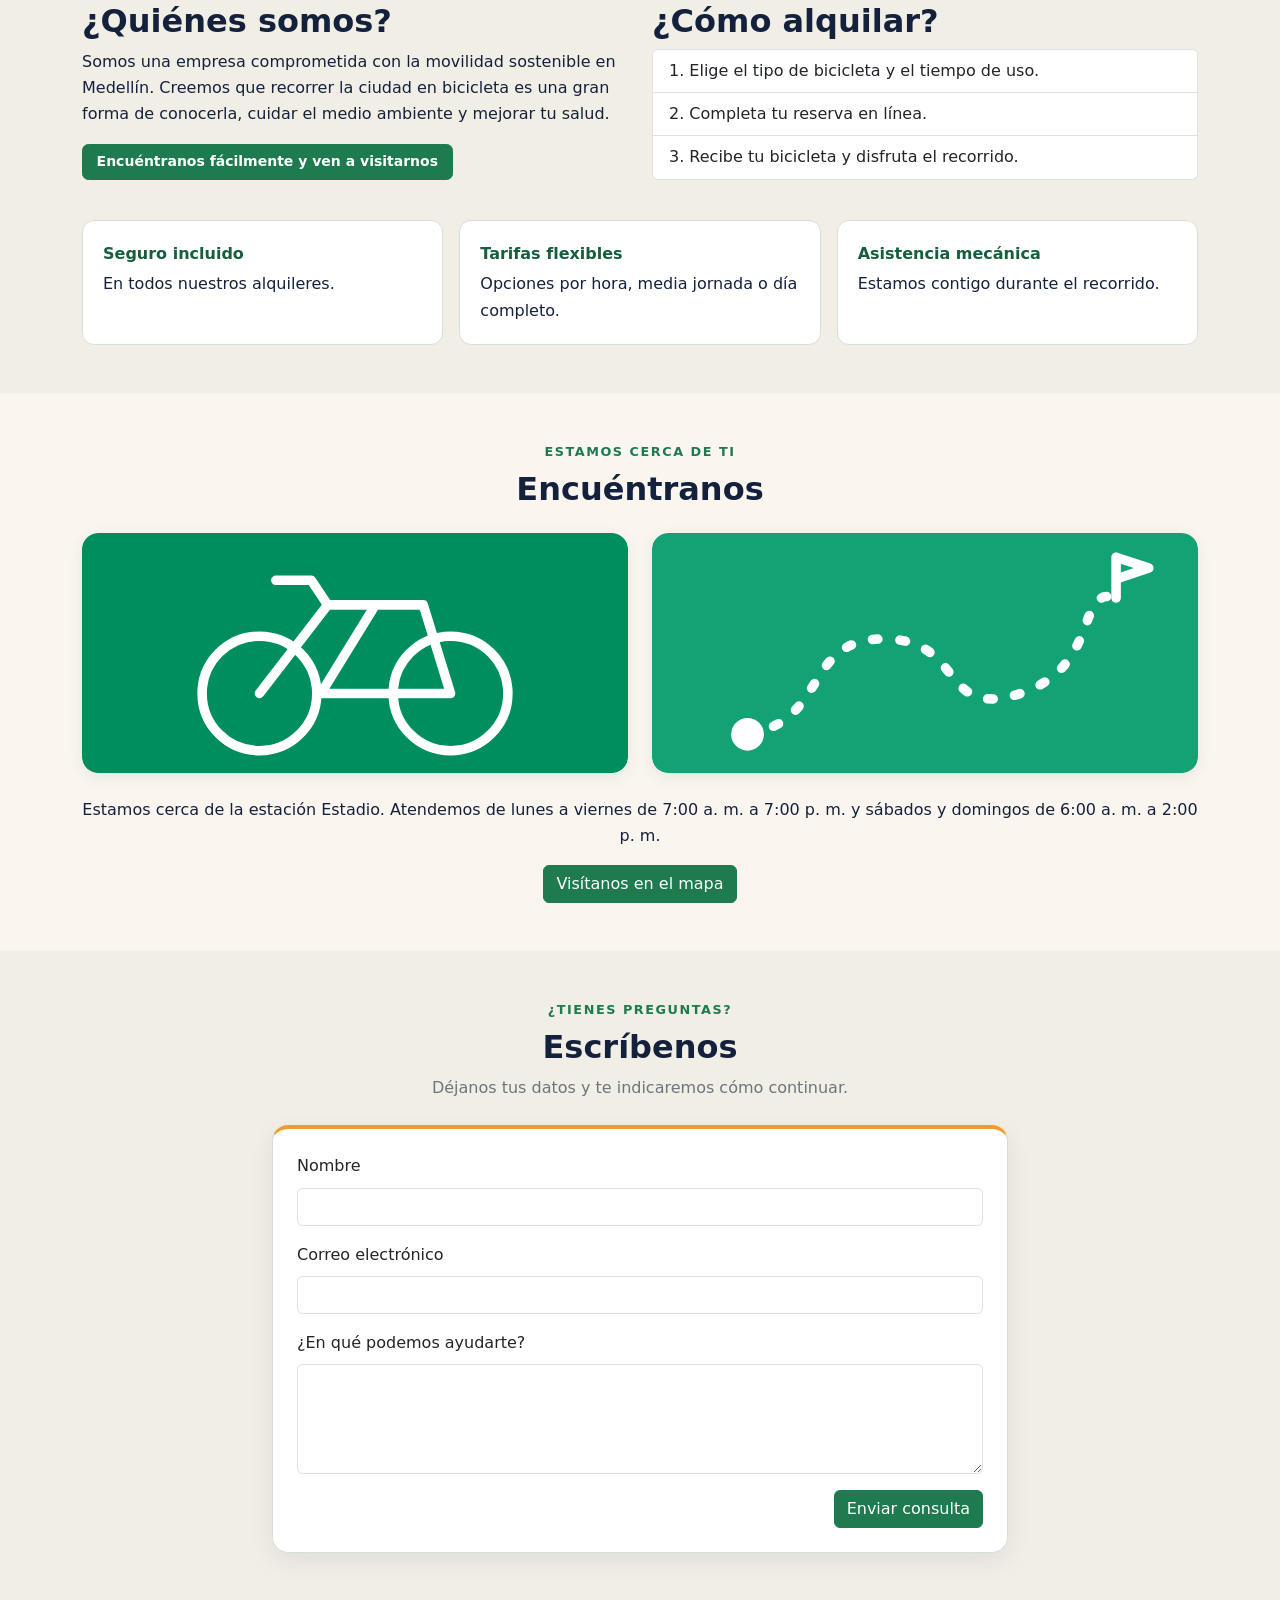
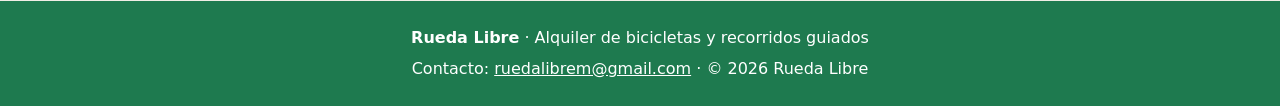
==== commit a261ab8c: "Style Encuéntranos link as a button Co-authored-by: Copilot <223556219+Copilot@users.noreply.github." ====
--- a/index.html
+++ b/index.html
@@ -137,7 +137,7 @@
                     <div class="col-12 col-lg-6">
                         <h2 class="section-title">¿Quiénes somos?</h2>
                         <p>Somos una empresa comprometida con la movilidad sostenible en Medellín. Creemos que recorrer la ciudad en bicicleta es una gran forma de conocerla, cuidar el medio ambiente y mejorar tu salud.</p>
-                        <a href="#encuentranos">Encuéntranos fácilmente y ven a visitarnos.</a>
+                        <a href="#encuentranos" class="boton-visita">Encuéntranos fácilmente y ven a visitarnos</a>
                     </div>
                     <div class="col-12 col-lg-6">
                         <h2 class="section-title">¿Cómo alquilar?</h2>
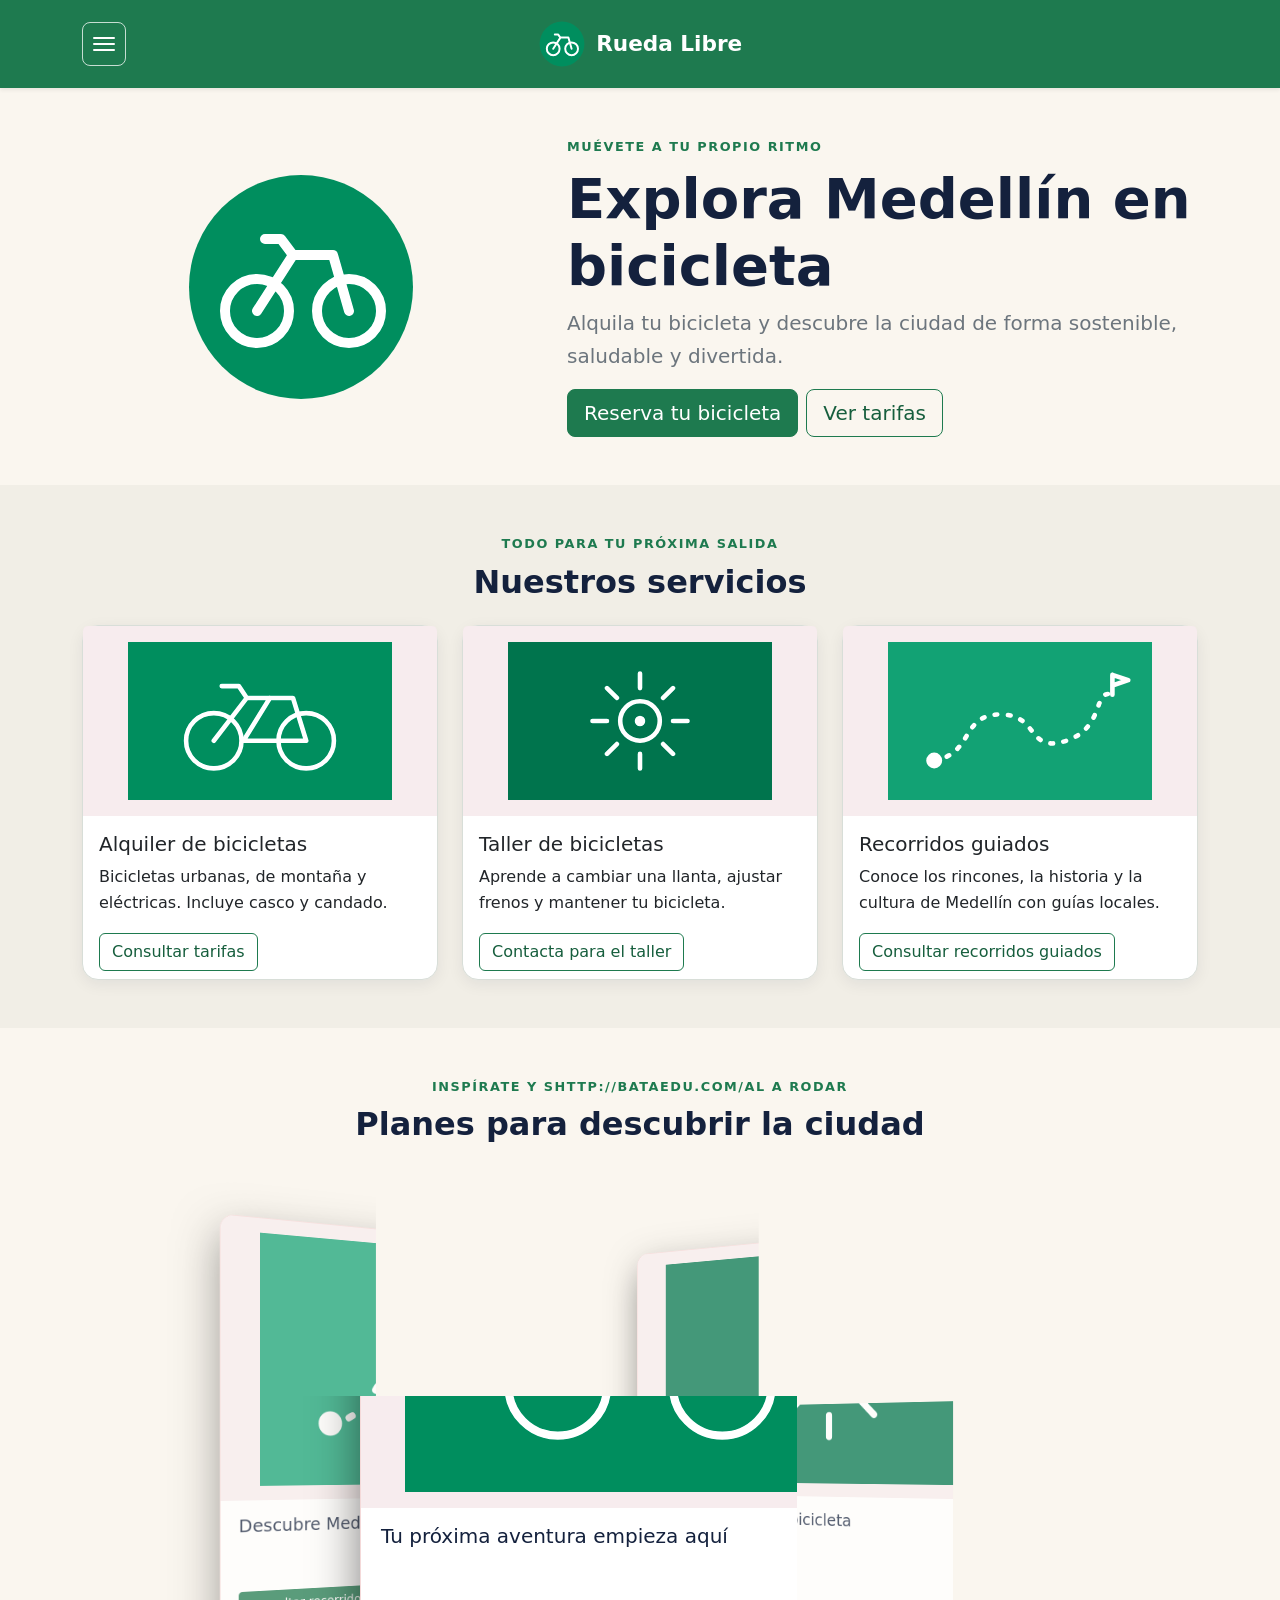
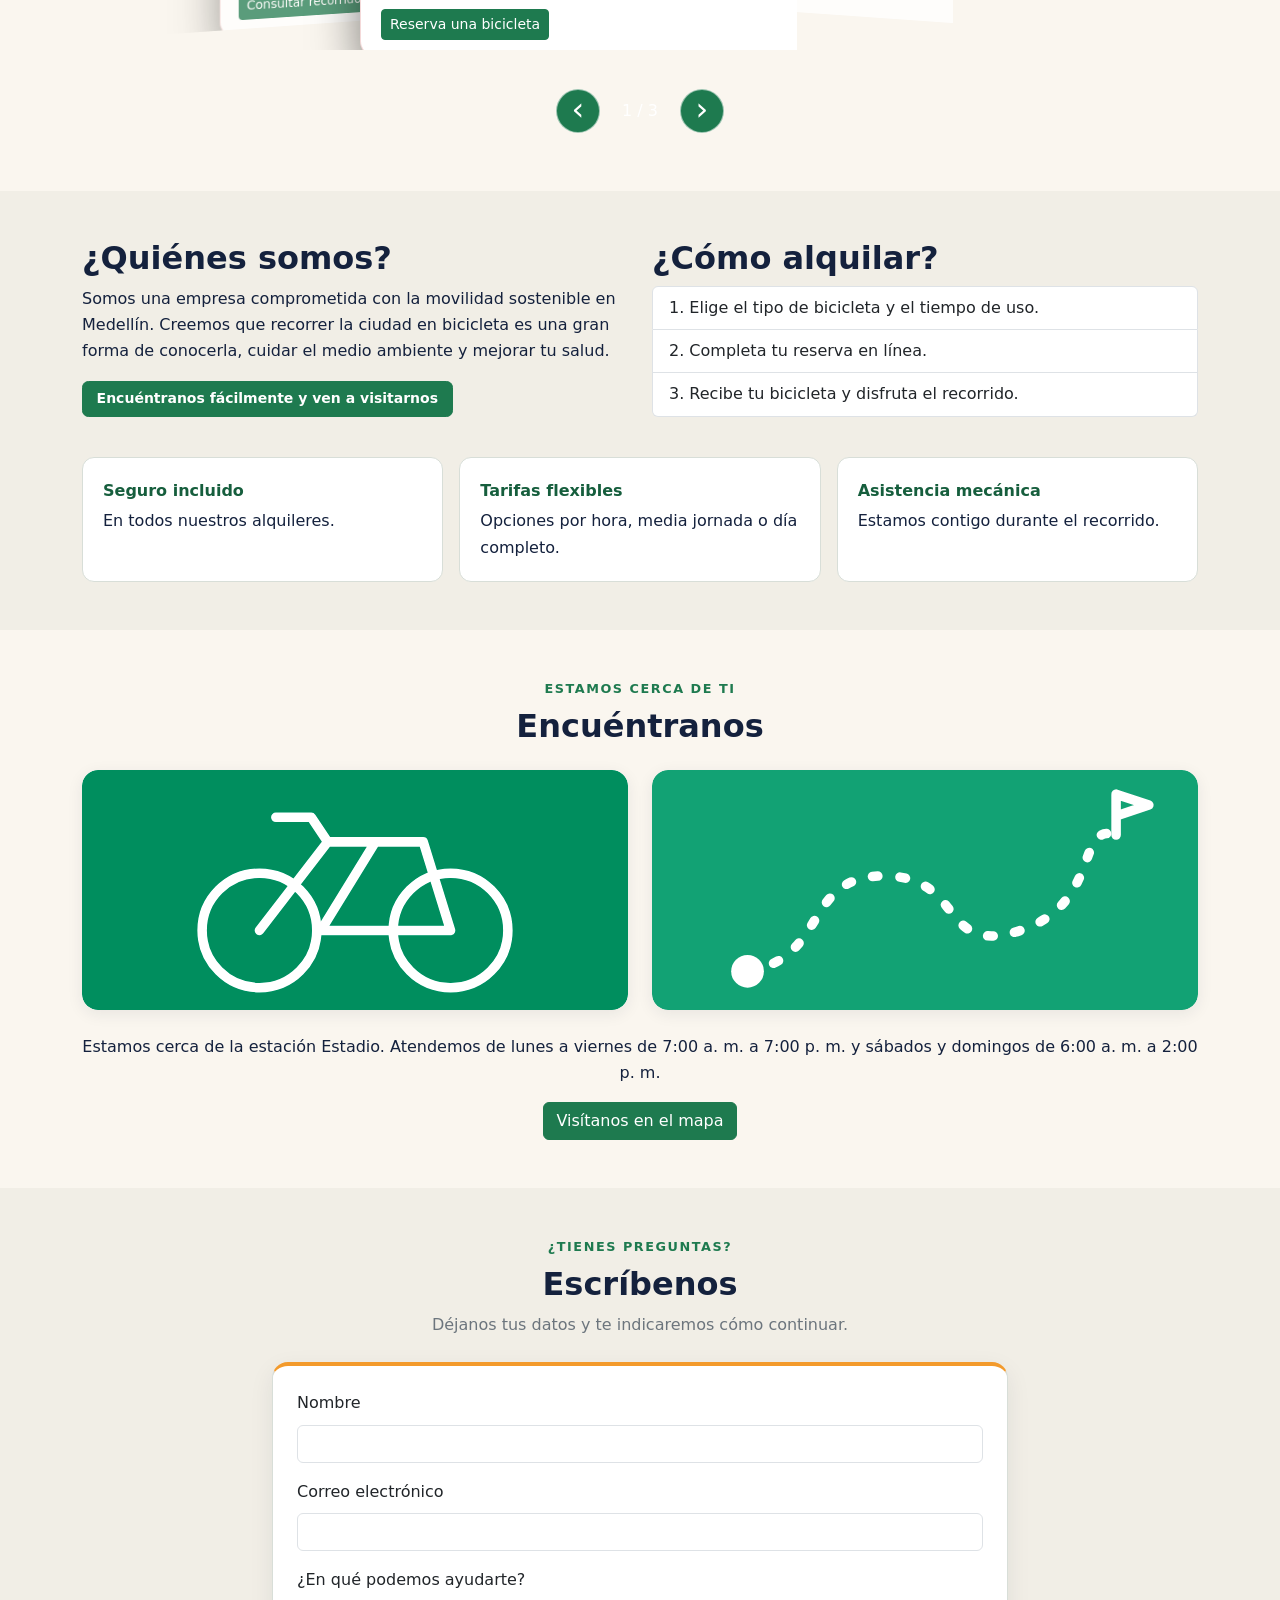
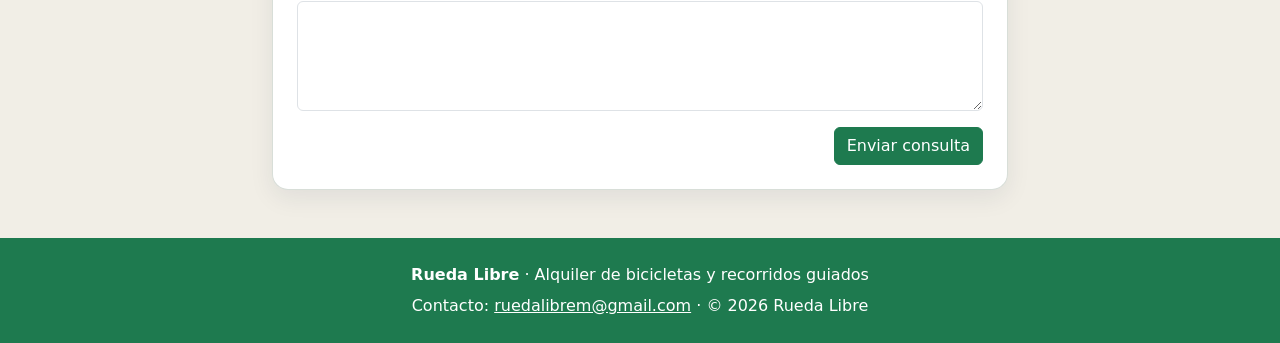
==== commit 156a8b87: "Reemplazar contenido del sitio por la versión nueva Co-authored-by: Copilot <223556219+Copilot@users" ====
--- a/index.html
+++ b/index.html
@@ -7,6 +7,7 @@
     <title>Rueda Libre | Bicicletas y recorridos</title>
     <link href="https://cdn.jsdelivr.net/npm/bootstrap@5.3.8/dist/css/bootstrap.min.css" rel="stylesheet">
     <link rel="stylesheet" href="bootstrap-theme.css">
+    <link rel="stylesheet" href="carousel.css">
 </head>
 <body>
     <a class="skip-link" href="#contenido-principal">Saltar al contenido principal</a>
@@ -95,38 +96,12 @@
                 <p class="eyebrow mb-2">Inspírate y shttp://bataedu.com/al a rodar</p>
                 <h2 class="section-title" id="promociones-title">Planes para descubrir la ciudad</h2>
             </div>
-            <div id="promo-carousel" class="carousel slide promo-carousel auto-carousel" data-carousel-interval="5000" role="region" aria-roledescription="carrusel" aria-label="Promociones de Rueda Libre">
-                <div class="carousel-inner" aria-live="off">
-                    <article class="carousel-item active card promo-slide service-card">
-                        <img src="img/alquiler.svg" class="card-img-top promo-image" alt="Bicicleta lista para una aventura urbana">
-                        <div class="card-body">
-                            <h3 class="card-title h5">Tu próxima aventura empieza aquí</h3>
-                            <a href="paginas/reservas.html" class="btn btn-primary btn-sm">Reserva una bicicleta</a>
-                        </div>
-                    </article>
-                    <article class="carousel-item card promo-slide service-card">
-                        <img src="img/taller.svg" class="card-img-top promo-image" alt="Taller práctico de mecánica para bicicletas">
-                        <div class="card-body">
-                            <h3 class="card-title h5">Aprende a cuidar tu bicicleta</h3>
-                            <a href="paginas/contactanos.html" class="btn btn-primary btn-sm">Conoce el taller</a>
-                        </div>
-                    </article>
-                    <article class="carousel-item card promo-slide service-card">
-                        <img src="img/recorridos.svg" class="card-img-top promo-image" alt="Ruta para recorrer Medellín en bicicleta">
-                        <div class="card-body">
-                            <h3 class="card-title h5">Descubre Medellín con un guía local</h3>
-                            <a href="paginas/tarifas.html#recorridos" class="btn btn-primary btn-sm">Consultar recorridos guiados</a>
-                        </div>
-                    </article>
-                </div>
-                <div class="promo-controls">
-                    <button class="carousel-control-prev" type="button" data-bs-target="#promo-carousel" data-bs-slide="prev" aria-label="Promoción anterior"><span class="carousel-control-prev-icon" aria-hidden="true"></span></button>
-                    <div class="promo-indicators" aria-label="Elegir promoción">
-                        <button class="active" type="button" data-bs-target="#promo-carousel" data-bs-slide-to="0" aria-current="true" aria-label="Promoción de alquiler"></button>
-                        <button type="button" data-bs-target="#promo-carousel" data-bs-slide-to="1" aria-label="Promoción de taller"></button>
-                        <button type="button" data-bs-target="#promo-carousel" data-bs-slide-to="2" aria-label="Promoción de recorrido"></button>
-                    </div>
-                    <button class="carousel-control-next" type="button" data-bs-target="#promo-carousel" data-bs-slide="next" aria-label="Siguiente promoción"><span class="carousel-control-next-icon" aria-hidden="true"></span></button>
+            <div id="promo-carousel"  class="three-d-carousel promo-carousel" data-carousel="promotions" data-image-prefix="img/" data-carousel-interval="5000" role="region" aria-roledescription="carrusel" aria-label="Promociones de Rueda Libre">
+                <div class="three-d-track" aria-live="off"></div>
+                <div class="three-d-controls">
+                    <button class="three-d-button three-d-prev" type="button" aria-label="Promoción anterior">‹</button>
+                    <span class="three-d-count" aria-hidden="true"></span>
+                    <button class="three-d-button three-d-next" type="button" aria-label="Siguiente promoción">›</button>
                 </div>
             </div>
         </section>
@@ -227,7 +202,7 @@
         </div>
     </footer>
     <script src="https://cdn.jsdelivr.net/npm/bootstrap@5.3.8/dist/js/bootstrap.bundle.min.js"></script>
-    <script src="carousel-controls.js"></script>
+    <script src="carousel.js"></script>
     <script>
         document.getElementById("consulta-form").addEventListener("submit", (event) => {
             event.preventDefault();
--- a/carousel.css
+++ b/carousel.css
@@ -0,0 +1,182 @@
+
+.three-d-carousel {
+    position: relative;
+    display: grid;
+    height: clamp(25rem, 55vw, 36rem);
+    place-items: center;
+    overflow: hidden;
+    padding-bottom: 3.75rem;
+    background: var(--fondo, #faf6ef);
+    perspective: 1400px;
+}
+
+.three-d-track {
+    position: absolute;
+    inset: 0 0 3.75rem;
+    transform-style: preserve-3d;
+
+
+}
+
+.three-d-slide {
+    position: absolute;
+    top: 50%;
+    left: 50%;
+    display: flex;
+    width: min(76vw, 35rem);
+    height: min(29rem, calc(100% - 1rem));
+    flex-direction: column;
+    overflow: hidden;
+    transform-style: preserve-3d;
+    backface-visibility: hidden;
+    transition: transform 650ms cubic-bezier(0.2, 0.75, 0.25, 1), opacity 650ms ease, filter 650ms ease;
+}
+
+.three-d-promo-slide {
+    border-color: rgba(184, 19, 19, 0.16);
+    background: #fff;
+    box-shadow: 0 1.25rem 3rem rgba(0, 0, 0, 0.5);
+}
+
+.three-d-promo-image {
+    width: 100%;
+    height: 68%;
+    flex: 0 0 68%;
+    padding: 1rem;
+    object-fit: contain;
+    border-radius: 0;
+    background: #f1eee6;
+    filter: hue-rotate(-67deg) brightness(var(--carousel-brightness, 1));
+}
+
+.three-d-promo-slide .card-body {
+    display: flex;
+    flex-direction: column;
+    align-items: flex-start;
+    padding: 1rem 1.25rem;
+}
+
+.three-d-promo-slide .card-title {
+    margin: 0 0 0.75rem;
+    color: var(--site-ink, #14213d);
+}
+
+.three-d-promo-slide .btn {
+    margin-top: auto;
+}
+
+.three-d-slide img:hover {
+    transform: none;
+    box-shadow: none;
+}
+
+.three-d-controls {
+    position: absolute;
+    z-index: 20;
+    bottom: 0.65rem;
+    left: 50%;
+    display: flex;
+    align-items: center;
+    justify-content: center;
+    gap: 1rem;
+    transform: translateX(-50%);
+}
+
+.three-d-button {
+    display: grid;
+    width: 2.75rem;
+    height: 2.75rem;
+    place-items: center;
+    padding: 0 0 0.2rem;
+    border: 1px solid rgba(255, 255, 255, 0.55);
+    border-radius: 50%;
+    color: #fff;
+    background: var(--bs-primary, #1e7a4f);
+    font: inherit;
+    font-size: 2rem;
+    line-height: 1;
+    cursor: pointer;
+    transition: background-color 180ms ease, transform 180ms ease;
+}
+
+.three-d-button:hover {
+    background: var(--bs-primary, #1e7a4f);
+    transform: scale(1.08);
+}
+
+.three-d-button:focus-visible {
+    outline: 3px solid #fff;
+    outline-offset: 3px;
+}
+
+.three-d-count {
+    min-width: 3rem;
+    color: #fff;
+    font-variant-numeric: tabular-nums;
+    text-align: center;
+}
+
+.three-d-carousel.bike-carousel {
+    height: clamp(19rem, 36vw, 24rem);
+    max-width: 32rem;
+    margin-inline: auto;
+}
+
+.three-d-carousel.bike-carousel .three-d-count {
+    color: var(--primario, #1e7a4f);
+}
+
+.three-d-bike-slide {
+    width: min(72vw, 22rem);
+    height: min(18rem, calc(100% - 0.5rem));
+    overflow: visible;
+}
+
+.three-d-bike-slide .bike-option {
+    height: 100%;
+}
+
+.three-d-bike-slide .bike-option-content {
+    height: 100%;
+    border-color: rgba(255, 255, 255, 0.7);
+    box-shadow: 0 1rem 2rem rgba(0, 0, 0, 0.35);
+}
+
+.three-d-bike-slide .bike-option-image {
+    height: 100%;
+    padding: 0.65rem;
+    object-fit: contain;
+    background: #f1eee6;
+    filter: brightness(var(--carousel-brightness, 1));
+}
+
+.three-d-bike-slide .bike-option-input:checked + .visually-hidden + .bike-option-content {
+    border-color: var(--bs-primary);
+    box-shadow: 0 0 0 0.2rem rgba(var(--bs-primary-rgb), 0.45), 0 1rem 2rem rgba(0, 0, 0, 0.4);
+}
+
+.three-d-bike-slide .bike-option-input:focus-visible + .visually-hidden + .bike-option-content {
+    outline: 3px solid rgba(var(--bs-primary-rgb), 0.7);
+    outline-offset: 3px;
+}
+
+@media (max-width: 575.98px) {
+    .three-d-carousel {
+        height: 25rem;
+    }
+
+    .three-d-slide {
+        width: min(78vw, 31rem);
+    }
+
+    .three-d-promo-slide .card-body {
+        padding: 0.75rem 1rem;
+    }
+}
+
+@media (prefers-reduced-motion: reduce) {
+    .three-d-slide,
+    .three-d-button {
+        transition-duration: 0.01ms;
+    }
+}
